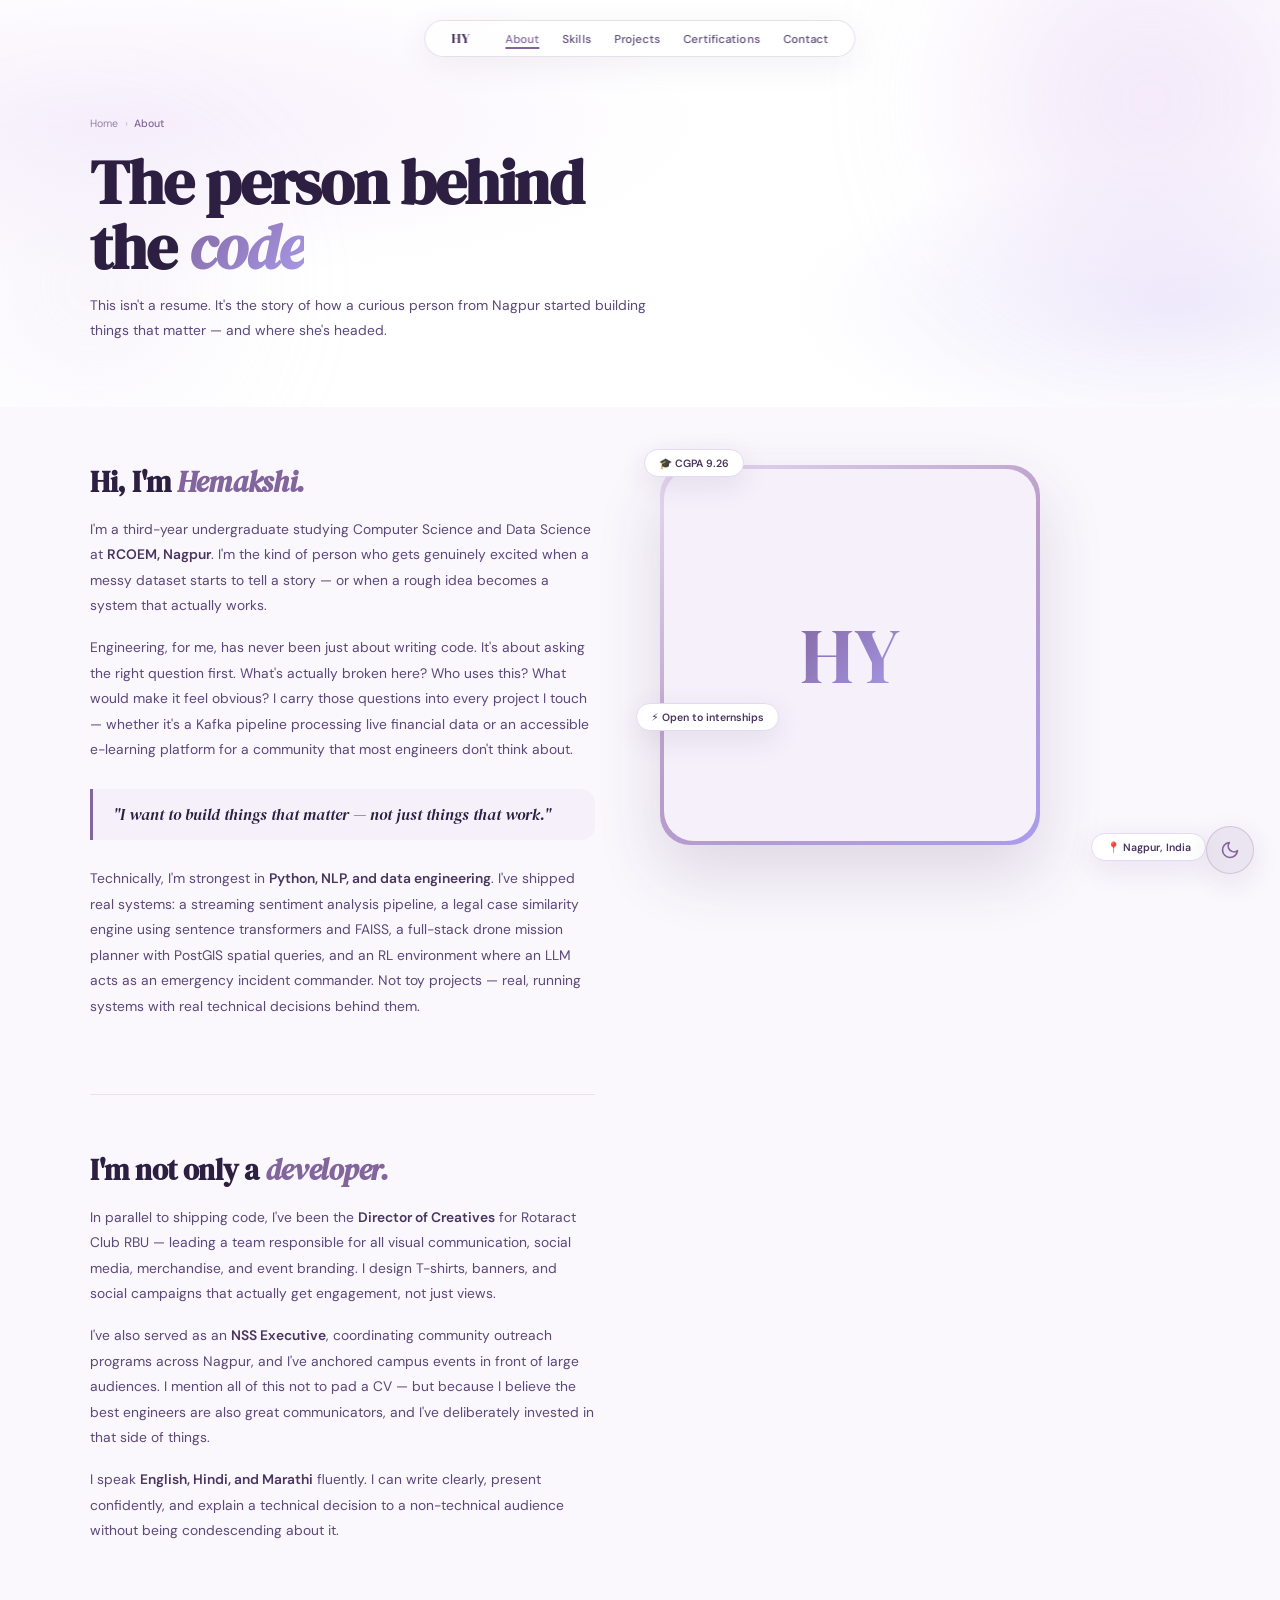
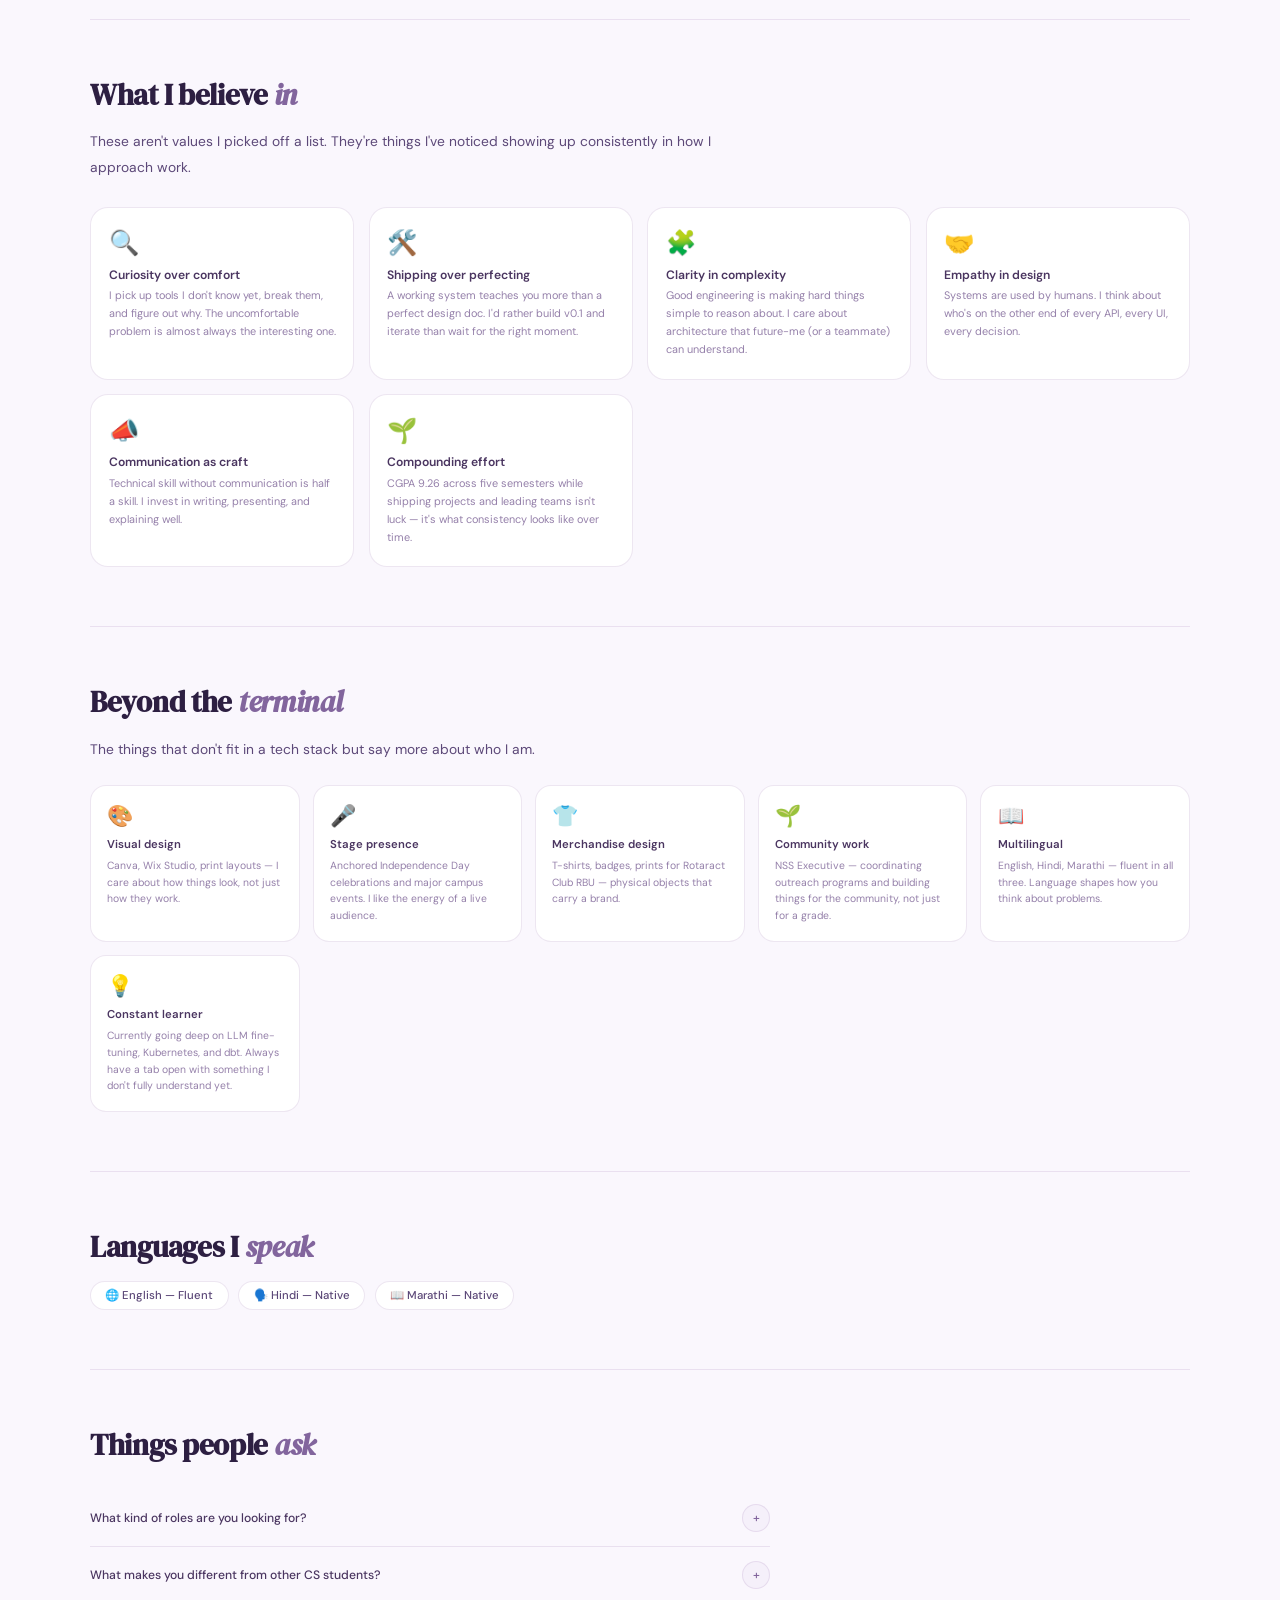
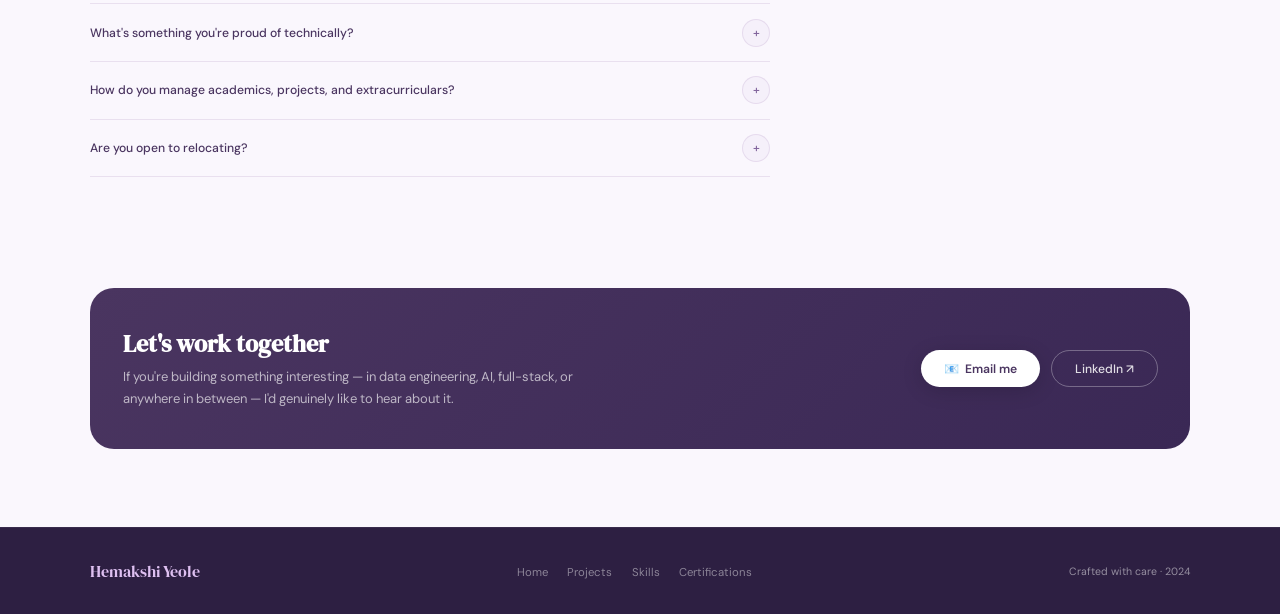
==== pages/about.html @ 40d42d4c "Add About page with personal narrative and values" ====
<!DOCTYPE html>
<html lang="en">
<head>
<meta charset="UTF-8"/>
<meta name="viewport" content="width=device-width, initial-scale=1.0"/>
<title>About — Hemakshi Yeole</title>
<meta name="description" content="The full story of Hemakshi Yeole — who she is, how she thinks, and what she's building toward."/>
<link rel="preconnect" href="https://fonts.googleapis.com"/>
<link rel="preconnect" href="https://fonts.gstatic.com" crossorigin/>
<link href="https://fonts.googleapis.com/css2?family=DM+Serif+Display:ital@0;1&family=DM+Sans:ital,opsz,wght@0,9..40,300;0,9..40,400;0,9..40,500;0,9..40,600;1,9..40,300&display=swap" rel="stylesheet"/>
<link rel="stylesheet" href="../css/style.css"/>
<style>
/* HERO — white with subtle lavender tones */
.page-hero { background:var(--surface-white); }
.page-hero-bg {
  position:absolute; inset:0;
  background:
    radial-gradient(ellipse 75% 65% at 10% 30%, rgba(222,192,241,.25) 0%, transparent 60%),
    radial-gradient(ellipse 55% 65% at 92% 75%, rgba(170,156,237,.18) 0%, transparent 55%),
    var(--surface-white);
}
.orb-a { width:400px;height:400px;top:-100px;right:-70px; background:radial-gradient(circle,var(--lilac),transparent);opacity:.45;animation-delay:0s }
.orb-b { width:280px;height:280px;bottom:-20px;left:-50px; background:radial-gradient(circle,var(--lavender),transparent);opacity:.4;animation-delay:-4s }

.page-body { padding:0 2rem 6rem; background:var(--surface-base); }
.page-body-inner { max-width:1100px; margin:0 auto; }

/* ── INTRO SPLIT ── */
.intro-grid {
  display:grid; grid-template-columns:1fr 1.05fr;
  gap:5rem; align-items:start;
  padding-top:4.5rem;
}
.intro-visual { position:relative; }
.intro-avatar-wrap {
  width:100%; aspect-ratio:1;
  max-width:380px;
  border-radius:30px;
  background:linear-gradient(145deg, var(--lavender), var(--mauve), var(--periwinkle));
  padding:4px;
  box-shadow:var(--shadow-xl);
}
.intro-avatar-inner {
  width:100%; height:100%;
  border-radius:inherit;
  background:var(--fog);
  display:flex; align-items:center; justify-content:center;
  font-family:var(--font-display); font-size:6rem; position:relative;
}
.intro-avatar-inner::after {
  content:'HY';
  background:linear-gradient(135deg,var(--plum),var(--periwinkle));
  -webkit-background-clip:text; -webkit-text-fill-color:transparent; background-clip:text;
}
.intro-float-badge {
  position:absolute; padding:.5rem 1.1rem;
  background:var(--surface-white); border-radius:50px;
  font-size:.8125rem; font-weight:600; color:var(--deep);
  box-shadow:var(--shadow-md); white-space:nowrap;
  border:1px solid var(--lavender);
}
.badge-1 { top:-16px; left:-16px; }
.badge-2 { bottom:-16px; right:-16px; }
.badge-3 { bottom:30%; left:-24px; }

/* ── PROSE SECTIONS ── */
.about-prose { max-width:720px; }
.prose-heading {
  font-family:var(--font-display);
  font-size:clamp(1.625rem,3vw,2.25rem);
  color:var(--ink); line-height:1.2;
  margin-bottom:1.25rem; letter-spacing:-.01em;
}
.prose-heading em { font-style:italic; color:var(--plum); }
.prose-body {
  font-size:1.0625rem; color:var(--text-secondary);
  line-height:1.85; margin-bottom:1.25rem;
}
.prose-body strong { color:var(--deep); font-weight:600; }
.prose-body a { color:var(--plum); text-decoration:none; font-weight:500; }
.prose-body a:hover { text-decoration:underline; }

/* ── PULL QUOTE ── */
.pull-quote {
  border-left:3px solid var(--plum);
  padding:1rem 1.5rem;
  margin:2rem 0;
  background:var(--fog);
  border-radius:0 14px 14px 0;
}
.pull-quote p {
  font-family:var(--font-display);
  font-size:1.25rem; color:var(--ink); line-height:1.55;
  font-style:italic;
}

/* ── VALUES GRID ── */
.values-grid {
  display:grid; grid-template-columns:repeat(auto-fill,minmax(230px,1fr));
  gap:1.1rem; margin-top:2rem;
}
.value-card {
  background:var(--surface-white); border-radius:18px;
  border:1px solid var(--border-soft); padding:1.5rem 1.35rem;
  transition:transform .3s var(--ease-bounce), box-shadow .25s, border-color .2s;
}
.value-card:hover { transform:translateY(-5px); box-shadow:var(--shadow-md); border-color:var(--mauve); }
.value-emoji  { font-size:1.875rem; margin-bottom:.6rem; }
.value-title  { font-weight:600; color:var(--deep); font-size:.9375rem; margin-bottom:.35rem; }
.value-desc   { font-size:.8375rem; color:var(--text-muted); line-height:1.65; }

/* ── BEYOND CODE CHIPS ── */
.beyond-grid {
  display:grid; grid-template-columns:repeat(auto-fill,minmax(200px,1fr));
  gap:1rem; margin-top:1.75rem;
}
.beyond-card {
  background:var(--surface-white); border-radius:16px;
  border:1px solid var(--border-soft); padding:1.25rem;
  display:flex; flex-direction:column; gap:.5rem;
  transition:transform .25s var(--ease-bounce), box-shadow .25s;
}
.beyond-card:hover { transform:translateY(-4px); box-shadow:var(--shadow-md); border-color:var(--mauve); }
.beyond-icon  { font-size:1.625rem; }
.beyond-title { font-weight:600; color:var(--deep); font-size:.875rem; }
.beyond-desc  { font-size:.8rem; color:var(--text-muted); line-height:1.6; }

/* ── DIVIDER PROSE ── */
.section-prose { padding:4.5rem 0; border-top:1px solid var(--border-soft); }
.section-prose:first-child { border-top:none; }

/* ── LANGUAGES ── */
.languages-row { display:flex; flex-wrap:wrap; gap:.75rem; margin-top:1.25rem; }
.lang-pill {
  display:inline-flex; align-items:center; gap:.5rem;
  background:var(--surface-white); border:1px solid var(--border-soft);
  border-radius:50px; padding:.45rem 1.1rem;
  font-size:.875rem; font-weight:500; color:var(--text-secondary);
  transition:all .2s;
}
.lang-pill:hover { border-color:var(--plum); color:var(--plum); background:var(--fog); }

/* ── FAQ ── */
.faq-wrap { max-width:680px; margin-top:2rem; }

/* ── CTA STRIP ── */
.cta-strip {
  background:linear-gradient(135deg, var(--deep), #3a2855);
  border-radius:24px; padding:3rem 2.5rem;
  display:flex; justify-content:space-between; align-items:center;
  gap:2rem; flex-wrap:wrap; margin-top:4rem;
}
.cta-strip-text h3 { font-family:var(--font-display); font-size:1.875rem; color:#fff; margin-bottom:.5rem; }
.cta-strip-text p  { font-size:1rem; color:rgba(255,255,255,.65); line-height:1.7; max-width:460px; }
.cta-strip-btns    { display:flex; gap:.875rem; flex-wrap:wrap; flex-shrink:0; }
.btn-light {
  display:inline-flex; align-items:center; gap:.5rem;
  background:#fff; color:var(--deep);
  padding:.7rem 1.75rem; border-radius:50px;
  font-family:var(--font-body); font-size:.9375rem; font-weight:600;
  text-decoration:none; border:none; cursor:pointer;
  transition:transform .2s var(--ease-bounce), box-shadow .3s;
  box-shadow:0 4px 20px rgba(0,0,0,.15);
}
.btn-light:hover { transform:translateY(-2px) scale(1.02); box-shadow:0 8px 28px rgba(0,0,0,.2); }
.btn-outline-light {
  display:inline-flex; align-items:center; gap:.5rem;
  background:transparent; color:rgba(255,255,255,.85);
  padding:.7rem 1.75rem; border-radius:50px;
  font-family:var(--font-body); font-size:.9375rem; font-weight:500;
  text-decoration:none; border:1.5px solid rgba(255,255,255,.3); cursor:pointer;
  transition:all .2s var(--ease-out);
}
.btn-outline-light:hover { background:rgba(255,255,255,.1); border-color:rgba(255,255,255,.6); }

/* inline-label */
.inline-label {
  font-size:.75rem; letter-spacing:.14em; text-transform:uppercase;
  color:var(--plum); font-weight:600;
  display:flex; align-items:center; gap:.5rem;
  margin-bottom:1.25rem; margin-top:3rem;
}
.inline-label::before { content:''; width:20px; height:1.5px; background:var(--plum); }

@media(max-width:900px) {
  .intro-grid    { grid-template-columns:1fr; gap:3rem; }
  .intro-visual  { max-width:280px; }
  .cta-strip     { flex-direction:column; text-align:center; }
  .cta-strip-btns { justify-content:center; }
}
@media(max-width:600px) {
  .intro-visual   { display:none; }
  .values-grid    { grid-template-columns:1fr 1fr; }
  .beyond-grid    { grid-template-columns:1fr 1fr; }
}
</style>
</head>
<body>
<div id="progress-bar"></div>
<div id="cursor-glow"></div>

<nav class="navbar" id="navbar">
  <a href="../index.html" class="nav-logo">HY</a>
  <ul class="nav-links">
    <li><a href="about.html" class="active">About</a></li>
    <li><a href="skills.html">Skills</a></li>
    <li><a href="projects.html">Projects</a></li>
    <li><a href="certifications.html">Certifications</a></li>
    <li><a href="../index.html#contact">Contact</a></li>
  </ul>
</nav>

<!-- HERO -->
<div class="page-hero" style="position:relative;overflow:hidden">
  <div class="page-hero-bg"></div>
  <div class="hero-orb orb-a"></div>
  <div class="hero-orb orb-b"></div>
  <div class="page-hero-inner">
    <div class="page-breadcrumb">
      <a href="../index.html">Home</a><span class="sep"> › </span><span class="current">About</span>
    </div>
    <h1 class="page-hero-title">The person behind<br/>the <em>code</em></h1>
    <p class="page-hero-subtitle">This isn't a resume. It's the story of how a curious person from Nagpur started building things that matter — and where she's headed.</p>
  </div>
</div>

<!-- BODY -->
<main class="page-body">
  <div class="page-body-inner">

    <!-- ── INTRO SPLIT ── -->
    <div class="intro-grid">
      <div class="about-prose">

        <div class="section-prose" style="padding-top:0;border-top:none">
          <h2 class="prose-heading reveal">Hi, I'm <em>Hemakshi.</em></h2>
          <p class="prose-body reveal">
            I'm a third-year undergraduate studying Computer Science and Data Science at <strong>RCOEM, Nagpur</strong>. I'm the kind of person who gets genuinely excited when a messy dataset starts to tell a story — or when a rough idea becomes a system that actually works.
          </p>
          <p class="prose-body reveal">
            Engineering, for me, has never been just about writing code. It's about asking the right question first. What's actually broken here? Who uses this? What would make it feel obvious? I carry those questions into every project I touch — whether it's a Kafka pipeline processing live financial data or an accessible e-learning platform for a community that most engineers don't think about.
          </p>

          <div class="pull-quote reveal">
            <p>"I want to build things that matter — not just things that work."</p>
          </div>

          <p class="prose-body reveal">
            Technically, I'm strongest in <strong>Python, NLP, and data engineering</strong>. I've shipped real systems: a streaming sentiment analysis pipeline, a legal case similarity engine using sentence transformers and FAISS, a full-stack drone mission planner with PostGIS spatial queries, and an RL environment where an LLM acts as an emergency incident commander. Not toy projects — real, running systems with real technical decisions behind them.
          </p>
        </div>

        <div class="section-prose">
          <h2 class="prose-heading reveal">I'm not only a <em>developer.</em></h2>
          <p class="prose-body reveal">
            In parallel to shipping code, I've been the <strong>Director of Creatives</strong> for Rotaract Club RBU — leading a team responsible for all visual communication, social media, merchandise, and event branding. I design T-shirts, banners, and social campaigns that actually get engagement, not just views.
          </p>
          <p class="prose-body reveal">
            I've also served as an <strong>NSS Executive</strong>, coordinating community outreach programs across Nagpur, and I've anchored campus events in front of large audiences. I mention all of this not to pad a CV — but because I believe the best engineers are also great communicators, and I've deliberately invested in that side of things.
          </p>
          <p class="prose-body reveal">
            I speak <strong>English, Hindi, and Marathi</strong> fluently. I can write clearly, present confidently, and explain a technical decision to a non-technical audience without being condescending about it.
          </p>
        </div>

      </div>

      <!-- Visual side -->
      <div class="intro-visual reveal reveal-d2" style="position:sticky;top:8rem">
        <div class="intro-avatar-wrap">
          <div class="intro-avatar-inner"></div>
        </div>
        <div class="intro-float-badge badge-1">🎓 CGPA 9.26</div>
        <div class="intro-float-badge badge-2">📍 Nagpur, India</div>
        <div class="intro-float-badge badge-3">⚡ Open to internships</div>
      </div>
    </div>

    <!-- ── VALUES ── -->
    <div class="section-prose">
      <h2 class="prose-heading reveal">What I believe <em>in</em></h2>
      <p class="prose-body reveal" style="max-width:640px">
        These aren't values I picked off a list. They're things I've noticed showing up consistently in how I approach work.
      </p>
      <div class="values-grid">
        <div class="value-card reveal">
          <div class="value-emoji">🔍</div>
          <div class="value-title">Curiosity over comfort</div>
          <div class="value-desc">I pick up tools I don't know yet, break them, and figure out why. The uncomfortable problem is almost always the interesting one.</div>
        </div>
        <div class="value-card reveal reveal-d1">
          <div class="value-emoji">🛠️</div>
          <div class="value-title">Shipping over perfecting</div>
          <div class="value-desc">A working system teaches you more than a perfect design doc. I'd rather build v0.1 and iterate than wait for the right moment.</div>
        </div>
        <div class="value-card reveal reveal-d2">
          <div class="value-emoji">🧩</div>
          <div class="value-title">Clarity in complexity</div>
          <div class="value-desc">Good engineering is making hard things simple to reason about. I care about architecture that future-me (or a teammate) can understand.</div>
        </div>
        <div class="value-card reveal reveal-d3">
          <div class="value-emoji">🤝</div>
          <div class="value-title">Empathy in design</div>
          <div class="value-desc">Systems are used by humans. I think about who's on the other end of every API, every UI, every decision.</div>
        </div>
        <div class="value-card reveal">
          <div class="value-emoji">📣</div>
          <div class="value-title">Communication as craft</div>
          <div class="value-desc">Technical skill without communication is half a skill. I invest in writing, presenting, and explaining well.</div>
        </div>
        <div class="value-card reveal reveal-d1">
          <div class="value-emoji">🌱</div>
          <div class="value-title">Compounding effort</div>
          <div class="value-desc">CGPA 9.26 across five semesters while shipping projects and leading teams isn't luck — it's what consistency looks like over time.</div>
        </div>
      </div>
    </div>

    <!-- ── BEYOND CODE ── -->
    <div class="section-prose">
      <h2 class="prose-heading reveal">Beyond the <em>terminal</em></h2>
      <p class="prose-body reveal" style="max-width:640px">
        The things that don't fit in a tech stack but say more about who I am.
      </p>
      <div class="beyond-grid">
        <div class="beyond-card reveal">
          <div class="beyond-icon">🎨</div>
          <div class="beyond-title">Visual design</div>
          <div class="beyond-desc">Canva, Wix Studio, print layouts — I care about how things look, not just how they work.</div>
        </div>
        <div class="beyond-card reveal reveal-d1">
          <div class="beyond-icon">🎤</div>
          <div class="beyond-title">Stage presence</div>
          <div class="beyond-desc">Anchored Independence Day celebrations and major campus events. I like the energy of a live audience.</div>
        </div>
        <div class="beyond-card reveal reveal-d2">
          <div class="beyond-icon">👕</div>
          <div class="beyond-title">Merchandise design</div>
          <div class="beyond-desc">T-shirts, badges, prints for Rotaract Club RBU — physical objects that carry a brand.</div>
        </div>
        <div class="beyond-card reveal reveal-d3">
          <div class="beyond-icon">🌱</div>
          <div class="beyond-title">Community work</div>
          <div class="beyond-desc">NSS Executive — coordinating outreach programs and building things for the community, not just for a grade.</div>
        </div>
        <div class="beyond-card reveal">
          <div class="beyond-icon">📖</div>
          <div class="beyond-title">Multilingual</div>
          <div class="beyond-desc">English, Hindi, Marathi — fluent in all three. Language shapes how you think about problems.</div>
        </div>
        <div class="beyond-card reveal reveal-d1">
          <div class="beyond-icon">💡</div>
          <div class="beyond-title">Constant learner</div>
          <div class="beyond-desc">Currently going deep on LLM fine-tuning, Kubernetes, and dbt. Always have a tab open with something I don't fully understand yet.</div>
        </div>
      </div>
    </div>

    <!-- ── LANGUAGES ── -->
    <div class="section-prose">
      <h2 class="prose-heading reveal">Languages I <em>speak</em></h2>
      <div class="languages-row reveal">
        <span class="lang-pill">🌐 English — Fluent</span>
        <span class="lang-pill">🗣️ Hindi — Native</span>
        <span class="lang-pill">📖 Marathi — Native</span>
      </div>
    </div>

    <!-- ── FAQ ── -->
    <div class="section-prose">
      <h2 class="prose-heading reveal">Things people <em>ask</em></h2>
      <div class="faq-wrap">

        <div class="faq-item reveal">
          <div class="faq-q">What kind of roles are you looking for? <span class="faq-toggle">+</span></div>
          <div class="faq-a">Data science, ML engineering, full-stack development, or any interesting intersection of those. I'm drawn to roles where I can own something end-to-end — from data ingestion to a working interface. Open to remote and Nagpur/nearby positions.</div>
        </div>

        <div class="faq-item reveal">
          <div class="faq-q">What makes you different from other CS students? <span class="faq-toggle">+</span></div>
          <div class="faq-a">I ship things. Most of my projects are running systems, not just Jupyter notebooks. I also invest heavily in communication — writing, presenting, leading — which most engineers treat as optional. And I genuinely enjoy the design side of building, not just the logic.</div>
        </div>

        <div class="faq-item reveal">
          <div class="faq-q">What's something you're proud of technically? <span class="faq-toggle">+</span></div>
          <div class="faq-a">The ICDE project — building an OpenAI Gym-compliant RL environment where an LLM acts as an emergency incident commander under FEMA/ICS guidelines. It required understanding RL theory, LLM inference architecture, containerisation, and the FEMA framework all at once. It was genuinely hard and it works.</div>
        </div>

        <div class="faq-item reveal">
          <div class="faq-q">How do you manage academics, projects, and extracurriculars? <span class="faq-toggle">+</span></div>
          <div class="faq-a">Honestly, by treating them as mutually reinforcing rather than competing. Projects make coursework concrete. Leadership makes communication stronger. There's no secret — just consistent effort and being deliberate about what I take on.</div>
        </div>

        <div class="faq-item reveal">
          <div class="faq-q">Are you open to relocating? <span class="faq-toggle">+</span></div>
          <div class="faq-a">Yes, for the right opportunity. I'm open to relocation within India and to remote roles globally. Happy to discuss specifics over email.</div>
        </div>

      </div>
    </div>

    <!-- ── CTA STRIP ── -->
    <div class="cta-strip reveal">
      <div class="cta-strip-text">
        <h3>Let's work together</h3>
        <p>If you're building something interesting — in data engineering, AI, full-stack, or anywhere in between — I'd genuinely like to hear about it.</p>
      </div>
      <div class="cta-strip-btns">
        <a href="mailto:hemakshiyeole1@gmail.com" class="btn-light">📧 &nbsp;Email me</a>
        <a href="https://linkedin.com/in/hemakshi-yeole" target="_blank" rel="noopener" class="btn-outline-light">LinkedIn ↗</a>
      </div>
    </div>

  </div>
</main>

<footer class="site-footer">
  <div class="site-footer-inner">
    <span class="footer-logo">Hemakshi Yeole</span>
    <ul class="footer-links">
      <li><a href="../index.html">Home</a></li>
      <li><a href="projects.html">Projects</a></li>
      <li><a href="skills.html">Skills</a></li>
      <li><a href="certifications.html">Certifications</a></li>
    </ul>
    <span class="footer-copy">Crafted with care · 2024</span>
  </div>
</footer>

<!-- theme toggle -->
  <div class="bg-blobs" aria-hidden="true"><div class="blob blob1"></div><div class="blob blob2"></div><div class="blob blob3"></div></div>
  <button id="theme-toggle" aria-label="Toggle dark / light mode" title="Toggle dark / light mode">
    <svg class="icon-sun" viewBox="0 0 24 24" fill="none" stroke="currentColor" stroke-width="2" stroke-linecap="round" stroke-linejoin="round"><circle cx="12" cy="12" r="5"/><line x1="12" y1="1" x2="12" y2="3"/><line x1="12" y1="21" x2="12" y2="23"/><line x1="4.22" y1="4.22" x2="5.64" y2="5.64"/><line x1="18.36" y1="18.36" x2="19.78" y2="19.78"/><line x1="1" y1="12" x2="3" y2="12"/><line x1="21" y1="12" x2="23" y2="12"/><line x1="4.22" y1="19.78" x2="5.64" y2="18.36"/><line x1="18.36" y1="5.64" x2="19.78" y2="4.22"/></svg>
    <svg class="icon-moon" viewBox="0 0 24 24" fill="none" stroke="currentColor" stroke-width="2" stroke-linecap="round" stroke-linejoin="round"><path d="M21 12.79A9 9 0 1 1 11.21 3 7 7 0 0 0 21 12.79z"/></svg>
  </button>

<script src="../js/main.js"></script>
<script>
  initAll({ modal:false, tabs:false, projectFilter:false, contactForm:false, faq:true });
</script>
</body>
</html>
---- css/style.css ----
/* ============================================================
   css/style.css
   Light mode  = purple pastel palette  (default)
   Dark  mode  = deep space / indigo palette
   Toggle via  [data-theme="dark"] on <html>
   ============================================================ */

@import url('https://fonts.googleapis.com/css2?family=DM+Serif+Display:ital@0;1&family=DM+Sans:ital,opsz,wght@0,9..40,300;0,9..40,400;0,9..40,500;0,9..40,600;1,9..40,300&display=swap');

/* ─── LIGHT MODE TOKENS (default) ──────────────────────────── */
:root {
  /* Brand palette */
  --plum:          #82659D;
  --lavender:      #E5D9F2;
  --mauve:         #B99CC8;
  --lilac:         #DEC0F1;
  --periwinkle:    #AA9CED;
  --blush:         #EBD8D0;
  --deep:          #4A3560;
  --ink:           #2D1F42;
  --fog:           #F5F0FA;
  --mist:          #EDE5F5;
  --sage:          #C5D5C0;
  --dusty-rose:    #D4A5A5;
  --warm-sand:     #E8D5C4;
  --slate-blue:    #7B8DB0;

  /* Semantic surface tokens — LIGHT */
  --surface-base:   #faf7fd;
  --surface-white:  #ffffff;
  --surface-fog:    #F5F0FA;
  --border-soft:    rgba(185,156,200,0.25);
  --border-plum:    rgba(130,101,157,0.2);

  /* Text — LIGHT */
  --text-primary:   #1e1328;
  --text-secondary: #5c4878;
  --text-muted:     #9580aa;

  /* Accent (used by progress bar, tags etc) */
  --accent:         var(--plum);
  --accent2:        var(--periwinkle);
  --accent3:        var(--mauve);

  /* Shadows — LIGHT */
  --shadow-sm:  0 2px 8px rgba(74,53,96,0.07);
  --shadow-md:  0 8px 28px rgba(74,53,96,0.10);
  --shadow-lg:  0 20px 48px rgba(74,53,96,0.13);
  --shadow-xl:  0 28px 64px rgba(74,53,96,0.16);

  /* Navbar — LIGHT */
  --nav-bg:     rgba(255,255,255,0.75);
  --nav-bg-s:   rgba(255,255,255,0.92);
  --nav-border: rgba(130,101,157,0.2);

  /* Typography */
  --font-display: 'DM Serif Display', Georgia, serif;
  --font-body:    'DM Sans', system-ui, sans-serif;

  /* Motion */
  --ease-out:    cubic-bezier(0.22, 1, 0.36, 1);
  --ease-bounce: cubic-bezier(0.34, 1.56, 0.64, 1);

  /* Toggle button */
  --toggle-bg:     rgba(130,101,157,0.12);
  --toggle-border: rgba(130,101,157,0.25);
  --toggle-color:  #82659D;
}

/* ─── DARK MODE TOKENS ──────────────────────────────────────── */
[data-theme="dark"] {
  /* Surfaces */
  --surface-base:   #060810;
  --surface-white:  #0c0f1a;
  --surface-fog:    #111527;
  --border-soft:    rgba(255,255,255,0.07);
  --border-plum:    rgba(255,255,255,0.10);

  /* Text */
  --text-primary:   #f0f2ff;
  --text-secondary: #8b90b8;
  --text-muted:     #5a5f8a;

  /* Dark brand — keep plum family, just shift lightness */
  --plum:           #9b87c4;
  --lavender:       rgba(170,156,237,0.15);
  --mauve:          #7b6fa8;
  --lilac:          #c4aee8;
  --periwinkle:     #a78bfa;
  --deep:           #c4b5f4;
  --ink:            #f0f2ff;
  --fog:            #111527;
  --mist:           #0c0f1a;

  /* Accent */
  --accent:         #6c63ff;
  --accent2:        #a78bfa;
  --accent3:        #38bdf8;

  /* Shadows — dark */
  --shadow-sm:  0 2px 8px rgba(0,0,0,0.3);
  --shadow-md:  0 8px 28px rgba(0,0,0,0.45);
  --shadow-lg:  0 20px 60px rgba(0,0,0,0.55);
  --shadow-xl:  0 28px 80px rgba(0,0,0,0.65);

  /* Navbar */
  --nav-bg:     rgba(12,15,26,0.85);
  --nav-bg-s:   rgba(6,8,16,0.95);
  --nav-border: rgba(255,255,255,0.08);

  /* Toggle button */
  --toggle-bg:     rgba(108,99,255,0.12);
  --toggle-border: rgba(108,99,255,0.25);
  --toggle-color:  #a78bfa;
}

/* ─── DARK MODE NOISE OVERLAY ───────────────────────────────── */
[data-theme="dark"] body::after {
  content: '';
  position: fixed; inset: 0;
  background-image: url("data:image/svg+xml,%3Csvg viewBox='0 0 256 256' xmlns='http://www.w3.org/2000/svg'%3E%3Cfilter id='n'%3E%3CfeTurbulence type='fractalNoise' baseFrequency='0.9' numOctaves='4' stitchTiles='stitch'/%3E%3C/filter%3E%3Crect width='100%25' height='100%25' filter='url(%23n)' opacity='0.04'/%3E%3C/svg%3E");
  pointer-events: none; z-index: 9998; opacity: 0.3;
}

/* ─── DARK MODE BG BLOBS ────────────────────────────────────── */
.bg-blobs {
  display: none;
  position: fixed; inset: 0; pointer-events: none; z-index: 0; overflow: hidden;
}
[data-theme="dark"] .bg-blobs { display: block; }
.blob { position: absolute; border-radius: 50%; filter: blur(120px); opacity: 0.12; animation: float-blob 20s ease-in-out infinite; }
.blob1 { width:600px; height:600px; background:#6c63ff; top:-200px;   left:-200px;  animation-delay:0s;   }
.blob2 { width:500px; height:500px; background:#38bdf8; bottom:20%;   right:-150px; animation-delay:-7s;  }
.blob3 { width:400px; height:400px; background:#f472b6; bottom:-100px;left:30%;     animation-delay:-13s; }
@keyframes float-blob {
  0%,100% { transform: translate(0,0) scale(1); }
  33%      { transform: translate(30px,-40px) scale(1.05); }
  66%      { transform: translate(-20px,20px) scale(0.95); }
}

/* ─── RESET ─────────────────────────────────────────────────── */
*, *::before, *::after { box-sizing: border-box; margin: 0; padding: 0; }
html { scroll-behavior: smooth; font-size: 13px; }
body {
  font-family: var(--font-body);
  background: var(--surface-base);
  color: var(--text-primary);
  overflow-x: hidden;
  -webkit-font-smoothing: antialiased;
  transition: background 0.4s ease, color 0.4s ease;
}
::-webkit-scrollbar { width: 4px; }
::-webkit-scrollbar-track { background: var(--surface-base); }
::-webkit-scrollbar-thumb { background: var(--plum); border-radius: 2px; }
img { display: block; max-width: 100%; }
a   { color: inherit; }

/* ─── SCROLL PROGRESS ───────────────────────────────────────── */
#progress-bar {
  position: fixed; top: 0; left: 0; height: 3px;
  background: linear-gradient(90deg, var(--plum), var(--periwinkle), var(--lilac));
  width: 0%; z-index: 9999; transition: width 0.1s linear;
  pointer-events: none;
}
[data-theme="dark"] #progress-bar {
  background: linear-gradient(90deg, #6c63ff, #a78bfa, #38bdf8);
}

/* ─── CURSOR GLOW ───────────────────────────────────────────── */
#cursor-glow {
  width: 320px; height: 320px;
  position: fixed; pointer-events: none; z-index: 0;
  border-radius: 50%; top: 0; left: 0;
  background: radial-gradient(circle, rgba(222,192,241,0.11) 0%, transparent 70%);
  transform: translate(-50%,-50%);
  will-change: transform;
  transition: background 0.4s;
}
[data-theme="dark"] #cursor-glow {
  background: radial-gradient(circle, rgba(108,99,255,0.15) 0%, transparent 70%);
}

/* ─── THEME TOGGLE BUTTON ───────────────────────────────────── */
#theme-toggle {
  position: fixed; bottom: 2rem; right: 2rem; z-index: 9000;
  width: 48px; height: 48px; border-radius: 50%;
  background: var(--toggle-bg);
  border: 1.5px solid var(--toggle-border);
  color: var(--toggle-color);
  cursor: pointer; display: flex; align-items: center; justify-content: center;
  box-shadow: var(--shadow-md);
  transition: transform 0.3s var(--ease-bounce), box-shadow 0.3s,
              background 0.3s, border-color 0.3s, color 0.3s;
  outline: none;
  -webkit-tap-highlight-color: transparent;
}
#theme-toggle:hover {
  transform: scale(1.12) rotate(15deg);
  box-shadow: var(--shadow-lg);
  background: var(--plum);
  color: #fff;
  border-color: var(--plum);
}
#theme-toggle svg { width: 20px; height: 20px; flex-shrink: 0; }

/* Sun icon — shown in dark mode */
.icon-sun  { display: none; }
.icon-moon { display: block; }
[data-theme="dark"] .icon-sun  { display: block; }
[data-theme="dark"] .icon-moon { display: none; }

/* ─── NAVBAR ────────────────────────────────────────────────── */
.navbar {
  position: fixed; top: 1.5rem; left: 50%; transform: translateX(-50%);
  z-index: 999;
  background: var(--nav-bg);
  backdrop-filter: blur(20px); -webkit-backdrop-filter: blur(20px);
  border: 1px solid var(--nav-border);
  border-radius: 50px;
  padding: 0.6rem 2rem;
  display: flex; gap: 2rem; align-items: center;
  box-shadow: 0 8px 32px rgba(74,53,96,0.08);
  transition: padding 0.4s var(--ease-out), background 0.4s,
              box-shadow 0.4s var(--ease-out), border-color 0.3s;
  white-space: nowrap;
}
.navbar.scrolled {
  padding: 0.45rem 1.5rem;
  background: var(--nav-bg-s);
  box-shadow: var(--shadow-md);
}
[data-theme="dark"] .navbar {
  box-shadow: 0 8px 32px rgba(0,0,0,0.35);
}
.nav-logo {
  font-family: var(--font-display); font-size: 1.1rem;
  color: var(--deep); margin-right: 0.75rem; text-decoration: none;
  flex-shrink: 0; transition: color 0.2s;
}
[data-theme="dark"] .nav-logo { color: var(--text-primary); }
.nav-logo:hover { color: var(--plum); }

.nav-links { display: flex; gap: 1.75rem; list-style: none; }
.nav-links a {
  font-size: 0.875rem; font-weight: 500; letter-spacing: 0.01em;
  color: var(--text-secondary); text-decoration: none;
  transition: color 0.2s; position: relative;
}
.nav-links a::after {
  content: ''; position: absolute; bottom: -2px; left: 0;
  width: 0; height: 1.5px; background: var(--plum);
  transition: width 0.3s var(--ease-out);
}
.nav-links a:hover,
.nav-links a.active { color: var(--plum); }
.nav-links a:hover::after,
.nav-links a.active::after { width: 100%; }
[data-theme="dark"] .nav-links a:hover,
[data-theme="dark"] .nav-links a.active { color: var(--accent2); }
[data-theme="dark"] .nav-links a::after { background: var(--accent2); }

/* ─── BUTTONS ───────────────────────────────────────────────── */
.btn-primary {
  display: inline-flex; align-items: center; gap: 0.5rem;
  background: var(--plum); color: #fff;
  padding: 0.7rem 1.75rem; border-radius: 50px;
  font-family: var(--font-body); font-size: 0.9375rem; font-weight: 500;
  text-decoration: none; border: none; cursor: pointer;
  transition: transform 0.2s var(--ease-bounce), box-shadow 0.3s, background 0.2s;
  box-shadow: 0 4px 20px rgba(130,101,157,0.35);
  position: relative; overflow: hidden;
}
.btn-primary:hover {
  transform: translateY(-2px) scale(1.02);
  box-shadow: 0 8px 30px rgba(130,101,157,0.45);
}
.btn-primary:active { transform: scale(0.98); }
[data-theme="dark"] .btn-primary {
  background: var(--accent); box-shadow: 0 0 30px rgba(108,99,255,0.3);
}
[data-theme="dark"] .btn-primary:hover {
  background: var(--accent2); box-shadow: 0 0 50px rgba(108,99,255,0.4);
}

.btn-secondary {
  display: inline-flex; align-items: center; gap: 0.5rem;
  background: transparent; color: var(--plum);
  padding: 0.7rem 1.75rem; border-radius: 50px;
  font-family: var(--font-body); font-size: 0.9375rem; font-weight: 500;
  text-decoration: none; border: 1.5px solid var(--border-plum); cursor: pointer;
  transition: all 0.2s var(--ease-out);
}
.btn-secondary:hover {
  background: rgba(130,101,157,0.07);
  border-color: var(--plum); transform: translateY(-2px);
}
[data-theme="dark"] .btn-secondary {
  color: var(--text-primary); border-color: rgba(255,255,255,0.15);
}
[data-theme="dark"] .btn-secondary:hover {
  border-color: var(--accent2); color: var(--accent2);
  background: rgba(108,99,255,0.08);
}

.btn-ghost {
  display: inline-flex; align-items: center; gap: 0.4rem;
  background: transparent; color: var(--text-secondary);
  padding: 0.5rem 1.1rem; border-radius: 8px;
  font-family: var(--font-body); font-size: 0.875rem; font-weight: 500;
  text-decoration: none; border: 1px solid var(--border-soft); cursor: pointer;
  transition: all 0.2s var(--ease-out);
}
.btn-ghost:hover { background: var(--fog); border-color: var(--mauve); color: var(--plum); }

/* ─── SECTION SCAFFOLD ──────────────────────────────────────── */
.section { padding: 6rem 2rem; position: relative; }
.section-inner { max-width: 1100px; margin: 0 auto; }

.section-label {
  font-size: 0.75rem; letter-spacing: 0.16em; text-transform: uppercase;
  color: var(--plum); font-weight: 600; margin-bottom: 0.75rem;
  display: flex; align-items: center; gap: 0.5rem;
}
.section-label::before { content: ''; width: 20px; height: 1.5px; background: var(--plum); }
[data-theme="dark"] .section-label { color: var(--accent2); }
[data-theme="dark"] .section-label::before { background: var(--accent2); }

.section-title {
  font-family: var(--font-display);
  font-size: clamp(2rem, 4vw, 3rem); line-height: 1.12;
  color: var(--ink); margin-bottom: 1.25rem; letter-spacing: -0.01em;
}
.section-title em { font-style: italic; color: var(--plum); }
[data-theme="dark"] .section-title em { color: var(--accent2); }

.section-desc { font-size: 1.0625rem; color: var(--text-secondary); line-height: 1.8; max-width: 640px; }

/* ─── PAGE HERO (inner pages) ───────────────────────────────── */
.page-hero { padding: 9rem 2rem 5rem; position: relative; overflow: hidden; }
.page-hero-inner { max-width: 1100px; margin: 0 auto; position: relative; z-index: 1; }

.page-breadcrumb {
  display: flex; align-items: center; gap: 0.5rem;
  font-size: 0.8125rem; color: var(--text-muted); margin-bottom: 1.5rem;
  opacity: 0; animation: slide-up 0.5s var(--ease-out) 0.1s forwards;
}
.page-breadcrumb a { color: var(--text-muted); text-decoration: none; transition: color 0.2s; }
.page-breadcrumb a:hover { color: var(--plum); }
.page-breadcrumb .sep { opacity: 0.5; }
.page-breadcrumb .current { color: var(--plum); font-weight: 500; }
.page-hero--dark .page-breadcrumb,
.page-hero--dark .page-breadcrumb a { color: rgba(255,255,255,0.4); }
.page-hero--dark .page-breadcrumb .current { color: var(--lilac); }

.page-hero-title {
  font-family: var(--font-display);
  font-size: clamp(2.75rem, 5.5vw, 4.75rem); line-height: 1.06;
  letter-spacing: -0.02em; color: var(--ink);
  opacity: 0; animation: slide-up 0.7s var(--ease-out) 0.2s forwards;
}
.page-hero-title em {
  font-style: italic;
  background: linear-gradient(135deg, var(--plum), var(--periwinkle));
  -webkit-background-clip: text; -webkit-text-fill-color: transparent; background-clip: text;
}
.page-hero--dark .page-hero-title { color: #fff; }
[data-theme="dark"] .page-hero-title { color: var(--text-primary); }
[data-theme="dark"] .page-hero-title em {
  background: linear-gradient(135deg, var(--accent2), var(--accent3));
  -webkit-background-clip: text; -webkit-text-fill-color: transparent; background-clip: text;
}

.page-hero-subtitle {
  margin-top: 1rem; font-size: 1.0625rem; color: var(--text-secondary);
  line-height: 1.75; max-width: 580px;
  opacity: 0; animation: slide-up 0.7s var(--ease-out) 0.35s forwards;
}
.page-hero--dark .page-hero-subtitle { color: rgba(255,255,255,0.62); }

.page-hero-meta {
  display: flex; gap: 2.5rem; margin-top: 2.25rem;
  opacity: 0; animation: slide-up 0.7s var(--ease-out) 0.5s forwards;
}
.page-hero-meta-item .num { font-family: var(--font-display); font-size: 2rem; color: var(--deep); line-height: 1; }
.page-hero--dark .page-hero-meta-item .num { color: var(--lilac); }
[data-theme="dark"] .page-hero-meta-item .num { color: var(--accent2); }
.page-hero-meta-item .lbl { font-size: 0.75rem; color: var(--text-muted); margin-top: 0.2rem; }
.page-hero--dark .page-hero-meta-item .lbl { color: rgba(255,255,255,0.4); }

/* Hero orbs */
.hero-orb { position: absolute; border-radius: 50%; filter: blur(72px); pointer-events: none; animation: float-orb 9s ease-in-out infinite; }
@keyframes float-orb {
  0%,100% { transform: translate(0,0) scale(1); }
  33%      { transform: translate(18px,-13px) scale(1.04); }
  66%      { transform: translate(-9px,17px) scale(0.97); }
}

/* ─── SECTION DIVIDER ───────────────────────────────────────── */
.section-divider {
  font-family: var(--font-display); font-size: 1.4rem; color: var(--ink);
  display: flex; align-items: center; gap: 0.75rem;
  margin: 3.5rem 0 1.5rem; padding-bottom: 0.875rem;
  border-bottom: 1px solid var(--border-soft);
}
.section-divider::before {
  content: ''; width: 4px; height: 1.4em;
  background: linear-gradient(to bottom, var(--plum), var(--periwinkle));
  border-radius: 4px; flex-shrink: 0;
}
[data-theme="dark"] .section-divider { color: var(--text-primary); }
[data-theme="dark"] .section-divider::before { background: linear-gradient(to bottom, var(--accent), var(--accent2)); }

/* ─── FILTER BAR ────────────────────────────────────────────── */
.filter-bar {
  display: flex; flex-wrap: wrap; gap: 0.5rem; align-items: center;
  margin-bottom: 2.5rem; padding-bottom: 1.75rem; border-bottom: 1px solid var(--border-soft);
}
.filter-bar-label { font-size: 0.8125rem; color: var(--text-muted); font-weight: 500; margin-right: 0.25rem; }
.filter-btn {
  padding: 0.45rem 1.1rem; border-radius: 50px; font-size: 0.85rem; font-weight: 500;
  border: 1.5px solid var(--border-plum); background: transparent; color: var(--text-secondary);
  cursor: pointer; font-family: var(--font-body);
  transition: background 0.2s, color 0.2s, border-color 0.2s, transform 0.15s;
}
.filter-btn:hover   { background: rgba(130,101,157,0.07); color: var(--plum); border-color: var(--plum); }
.filter-btn.active  { background: var(--plum); color: #fff; border-color: var(--plum); }
[data-theme="dark"] .filter-btn.active { background: var(--accent); border-color: var(--accent); }
[data-theme="dark"] .filter-btn:hover  { color: var(--accent2); border-color: var(--accent2); background: rgba(108,99,255,0.1); }

/* ─── CARD BASE ─────────────────────────────────────────────── */
.card {
  background: var(--surface-white); border-radius: 20px; border: 1px solid var(--border-soft);
  transition: transform 0.3s var(--ease-bounce), box-shadow 0.3s, border-color 0.2s;
}
.card:hover { transform: translateY(-6px); box-shadow: var(--shadow-lg); border-color: var(--mauve); }

/* ─── PROJECT CARDS ─────────────────────────────────────────── */
.project-card {
  border-radius: 22px; overflow: hidden; border: 1px solid var(--border-soft);
  background: var(--surface-white); display: flex; flex-direction: column;
  transition: transform 0.35s var(--ease-bounce), box-shadow 0.35s, border-color 0.2s;
}
.project-card:hover { transform: translateY(-8px); box-shadow: var(--shadow-xl); border-color: var(--mauve); }
.project-card.featured { grid-column: 1 / -1; display: grid; grid-template-columns: 1fr 1.1fr; }
[data-theme="dark"] .project-card:hover { border-color: rgba(108,99,255,0.4); }

.project-thumb {
  position: relative; overflow: hidden; display: flex; align-items: center;
  justify-content: center; height: 200px; flex-shrink: 0;
}
.project-card.featured .project-thumb { height: auto; min-height: 260px; }
.project-thumb-icon { font-size: 3.75rem; z-index: 1; position: relative; filter: drop-shadow(0 4px 12px rgba(0,0,0,0.1)); }
.project-thumb-pattern {
  position: absolute; inset: 0; opacity: 0.065;
  background-image: repeating-linear-gradient(45deg, #fff 0, #fff 1px, transparent 0, transparent 50%);
  background-size: 20px 20px;
}

.project-body { padding: 1.5rem 1.75rem; flex: 1; display: flex; flex-direction: column; }
.project-top  { display: flex; justify-content: space-between; align-items: flex-start; margin-bottom: 0.5rem; }
.project-cat  { font-size: 0.72rem; font-weight: 600; letter-spacing: 0.1em; text-transform: uppercase; color: var(--plum); }
.project-year { font-size: 0.72rem; color: var(--text-muted); font-weight: 500; }
[data-theme="dark"] .project-cat { color: var(--accent2); }

.project-title { font-family: var(--font-display); font-size: 1.25rem; color: var(--ink); margin-bottom: 0.6rem; line-height: 1.3; }
.project-card.featured .project-title { font-size: 1.625rem; }

.featured-badge {
  display: inline-flex; align-items: center; gap: 0.35rem;
  background: linear-gradient(135deg, var(--plum), var(--periwinkle));
  color: #fff; padding: 0.3rem 0.8rem; border-radius: 50px;
  font-size: 0.72rem; font-weight: 600; letter-spacing: 0.04em;
  margin-bottom: 0.75rem; align-self: flex-start;
}
[data-theme="dark"] .featured-badge { background: linear-gradient(135deg, var(--accent), var(--accent2)); }

.project-desc { font-size: 0.875rem; color: var(--text-secondary); line-height: 1.75; flex: 1; margin-bottom: 1rem; }
.project-highlights { list-style: none; margin-bottom: 1.25rem; }
.project-highlights li { font-size: 0.8125rem; color: var(--text-secondary); padding: 0.2rem 0 0.2rem 1.1rem; position: relative; line-height: 1.65; }
.project-highlights li::before { content: '·'; position: absolute; left: 0; color: var(--mauve); font-weight: 700; font-size: 1rem; line-height: 1.4; }

.project-stack { display: flex; flex-wrap: wrap; gap: 0.35rem; margin-bottom: 1.25rem; }
.stack-badge {
  background: var(--fog); border: 1px solid var(--lavender);
  color: var(--text-secondary); padding: 0.2rem 0.6rem;
  border-radius: 5px; font-size: 0.75rem; font-weight: 500;
  transition: background 0.15s, color 0.15s, border-color 0.15s;
}
.stack-badge:hover { background: var(--plum); color: #fff; border-color: var(--plum); }
[data-theme="dark"] .stack-badge {
  background: rgba(108,99,255,0.08); border-color: rgba(108,99,255,0.2); color: var(--text-secondary);
}
[data-theme="dark"] .stack-badge:hover { background: var(--accent); border-color: var(--accent); }

.project-links { display: flex; gap: 0.6rem; margin-top: auto; flex-wrap: wrap; }
.project-link {
  padding: 0.45rem 1rem; border-radius: 8px; font-size: 0.8125rem; font-weight: 500;
  text-decoration: none; font-family: var(--font-body);
  display: inline-flex; align-items: center; gap: 0.35rem; transition: all 0.2s;
}
.project-link.primary  { background: var(--plum); color: #fff; }
.project-link.primary:hover { background: var(--deep); }
.project-link.secondary { background: transparent; border: 1px solid var(--border-plum); color: var(--plum); }
.project-link.secondary:hover { background: var(--fog); border-color: var(--plum); }
[data-theme="dark"] .project-link.primary { background: var(--accent); }
[data-theme="dark"] .project-link.primary:hover { background: var(--accent2); color: var(--surface-base); }
[data-theme="dark"] .project-link.secondary { color: var(--accent2); border-color: rgba(108,99,255,0.3); }
[data-theme="dark"] .project-link.secondary:hover { background: rgba(108,99,255,0.1); border-color: var(--accent2); }

/* ─── SKILL CARDS ───────────────────────────────────────────── */
.skill-card {
  background: var(--surface-white); border-radius: 20px; border: 1px solid var(--border-soft);
  padding: 1.75rem; transition: transform 0.3s var(--ease-bounce), box-shadow 0.3s, border-color 0.2s; cursor: default;
}
.skill-card:hover { transform: translateY(-6px); box-shadow: var(--shadow-lg); border-color: var(--mauve); }
[data-theme="dark"] .skill-card:hover { border-color: rgba(108,99,255,0.4); }
.skill-card-icon  { width: 48px; height: 48px; border-radius: 14px; display: flex; align-items: center; justify-content: center; font-size: 1.375rem; margin-bottom: 1rem; }
.skill-card-title { font-size: 0.875rem; font-weight: 600; color: var(--deep); letter-spacing: 0.04em; text-transform: uppercase; margin-bottom: 0.75rem; }
[data-theme="dark"] .skill-card-title { color: var(--text-primary); }
.skill-tags { display: flex; flex-wrap: wrap; gap: 0.4rem; }
.skill-tag {
  background: var(--fog); color: var(--text-secondary); border: 1px solid var(--lavender);
  border-radius: 6px; padding: 0.25rem 0.6rem; font-size: 0.78rem; font-weight: 500;
  transition: background 0.2s, color 0.2s, border-color 0.2s;
}
.skill-tag:hover { background: var(--plum); color: #fff; border-color: var(--plum); }
[data-theme="dark"] .skill-tag { background: rgba(108,99,255,0.07); border-color: rgba(108,99,255,0.18); }
[data-theme="dark"] .skill-tag:hover { background: var(--accent); border-color: var(--accent); }

/* ─── SKILL PROGRESS BARS ───────────────────────────────────── */
.skill-row {
  display: flex; align-items: center; gap: 1rem; padding: 0.875rem 0;
  border-bottom: 1px solid rgba(185,156,200,0.12);
  opacity: 0; transform: translateX(-12px);
  transition: opacity 0.5s var(--ease-out), transform 0.5s var(--ease-out);
}
.skill-row:last-child { border-bottom: none; }
.skill-row.visible    { opacity: 1; transform: translateX(0); }
[data-theme="dark"] .skill-row { border-bottom-color: rgba(255,255,255,0.06); }
.skill-name     { font-size: 0.9rem; font-weight: 500; color: var(--deep); min-width: 170px; flex-shrink: 0; }
[data-theme="dark"] .skill-name { color: var(--text-primary); }
.skill-bar-wrap { flex: 1; background: rgba(185,156,200,0.2); border-radius: 50px; height: 7px; overflow: hidden; }
[data-theme="dark"] .skill-bar-wrap { background: rgba(255,255,255,0.07); }
.skill-bar      { height: 100%; border-radius: 50px; background: linear-gradient(90deg, var(--plum), var(--periwinkle)); width: 0%; transition: width 1.1s var(--ease-out); }
[data-theme="dark"] .skill-bar { background: linear-gradient(90deg, var(--accent), var(--accent2)); }
.skill-pct      { font-size: 0.8rem; color: var(--text-muted); min-width: 38px; text-align: right; font-weight: 500; }
.skill-cat-label { font-size: 0.78rem; font-weight: 600; letter-spacing: 0.06em; text-transform: uppercase; color: var(--text-muted); margin-top: 1.75rem; margin-bottom: 0.375rem; }

/* ─── TIMELINE ──────────────────────────────────────────────── */
.timeline { position: relative; }
.timeline::before {
  content: ''; position: absolute; left: 10px; top: 8px; bottom: 0; width: 2px;
  background: linear-gradient(to bottom, var(--plum), rgba(170,156,237,0.3), transparent);
}
[data-theme="dark"] .timeline::before { background: linear-gradient(to bottom, var(--accent), rgba(108,99,255,0.2), transparent); }
.timeline-wrap { padding-left: 3rem; }
.tl-item {
  position: relative; margin-bottom: 2.75rem; opacity: 0; transform: translateX(-16px);
  transition: opacity 0.6s var(--ease-out), transform 0.6s var(--ease-out);
}
.tl-item.visible { opacity: 1; transform: translateX(0); }
.tl-dot {
  position: absolute; left: -2.6rem; top: 0.4rem; width: 20px; height: 20px; border-radius: 50%;
  background: var(--plum); border: 3px solid var(--surface-white); box-shadow: 0 0 0 2px var(--mauve); z-index: 1;
  transition: transform 0.3s var(--ease-bounce);
}
[data-theme="dark"] .tl-dot { background: var(--accent); box-shadow: 0 0 0 2px rgba(108,99,255,0.4); border-color: var(--surface-white); }
.tl-item:hover .tl-dot { transform: scale(1.2); }
.tl-card {
  background: var(--surface-white); border-radius: 18px; border: 1px solid var(--border-soft); padding: 1.625rem 1.875rem;
  transition: box-shadow 0.3s, border-color 0.2s, transform 0.3s var(--ease-bounce);
}
.tl-card:hover { box-shadow: var(--shadow-md); border-color: var(--mauve); transform: translateX(4px); }
[data-theme="dark"] .tl-card:hover { border-color: rgba(108,99,255,0.4); }
.tl-date  { font-size: 0.75rem; font-weight: 600; letter-spacing: 0.1em; text-transform: uppercase; color: var(--plum); margin-bottom: 0.35rem; }
.tl-title { font-family: var(--font-display); font-size: 1.3rem; color: var(--ink); margin-bottom: 0.2rem; line-height: 1.25; }
.tl-org   { font-size: 0.9rem; color: var(--text-secondary); margin-bottom: 0.875rem; font-weight: 500; }
.tl-body  { font-size: 0.9rem; color: var(--text-secondary); line-height: 1.75; }
.tl-body ul { list-style: none; padding: 0; }
.tl-body ul li { padding: 0.2rem 0 0.2rem 1rem; position: relative; line-height: 1.65; }
.tl-body ul li::before { content: '·'; position: absolute; left: 0; color: var(--mauve); font-weight: 700; font-size: 1rem; line-height: 1.4; }
.tl-tags  { display: flex; flex-wrap: wrap; gap: 0.4rem; margin-top: 1rem; }
.tl-tag   { display: inline-flex; background: var(--fog); border: 1px solid var(--lavender); color: var(--text-secondary); padding: 0.25rem 0.65rem; border-radius: 6px; font-size: 0.775rem; font-weight: 500; }
[data-theme="dark"] .tl-tag { background: rgba(108,99,255,0.07); border-color: rgba(108,99,255,0.18); }
.tl-badge {
  display: inline-flex; align-items: center; gap: 0.35rem;
  background: linear-gradient(135deg, var(--plum), var(--periwinkle));
  color: #fff; padding: 0.3rem 0.8rem; border-radius: 50px; font-size: 0.72rem; font-weight: 600; margin-top: 0.75rem;
}
[data-theme="dark"] .tl-badge { background: linear-gradient(135deg, var(--accent), var(--accent2)); }

/* ─── ACHIEVEMENT CARDS ─────────────────────────────────────── */
.achievement-card {
  border-radius: 20px; padding: 1.75rem; border: 1px solid var(--border-soft);
  transition: transform 0.3s var(--ease-bounce), box-shadow 0.3s; position: relative; overflow: hidden;
}
.achievement-card:hover { transform: translateY(-5px); box-shadow: var(--shadow-lg); }
.achievement-icon  { font-size: 2rem; margin-bottom: 0.75rem; }
.achievement-title { font-weight: 600; color: var(--deep); margin-bottom: 0.3rem; font-size: 1rem; }
.achievement-desc  { font-size: 0.875rem; color: var(--text-secondary); line-height: 1.65; }
[data-theme="dark"] .achievement-title { color: var(--text-primary); }

/* ─── CERT CARDS ────────────────────────────────────────────── */
.cert-card {
  background: var(--surface-white); border-radius: 18px; border: 1px solid var(--border-soft);
  padding: 1.5rem; transition: transform 0.3s var(--ease-bounce), box-shadow 0.3s;
}
.cert-card:hover { transform: translateY(-5px); box-shadow: var(--shadow-lg); border-color: var(--mauve); }
[data-theme="dark"] .cert-card:hover { border-color: rgba(108,99,255,0.4); }
.cert-icon     { font-size: 2.25rem; margin-bottom: 0.75rem; }
.cert-platform { font-size: 0.72rem; font-weight: 600; letter-spacing: 0.1em; text-transform: uppercase; color: var(--plum); margin-bottom: 0.35rem; }
.cert-name     { font-weight: 600; color: var(--deep); font-size: 1rem; margin-bottom: 0.4rem; line-height: 1.35; }
.cert-desc     { font-size: 0.875rem; color: var(--text-secondary); line-height: 1.65; }
.cert-medal    { display: inline-flex; align-items: center; gap: 0.3rem; padding: 0.25rem 0.7rem; border-radius: 50px; font-size: 0.75rem; font-weight: 600; margin-top: 0.6rem; }
.cert-medal.gold   { background: linear-gradient(135deg, #f9d84a, #e8a820); color: #4a2f00; }
.cert-medal.silver { background: linear-gradient(135deg, #d6d6d6, #a5a5a5); color: #2a2a2a; }
[data-theme="dark"] .cert-platform { color: var(--accent2); }
[data-theme="dark"] .cert-name { color: var(--text-primary); }

/* ─── CONCEPT CHIPS ─────────────────────────────────────────── */
.concept-chip {
  display: inline-flex; background: var(--surface-white); border: 1px solid var(--mauve);
  border-radius: 8px; padding: 0.4rem 0.75rem; font-size: 0.8rem; color: var(--text-secondary);
  margin: 0.3rem; cursor: default;
  transition: background 0.2s, color 0.2s, border-color 0.2s, transform 0.2s;
}
.concept-chip:hover { background: var(--plum); color: #fff; border-color: var(--plum); transform: translateY(-2px); }
[data-theme="dark"] .concept-chip { border-color: rgba(108,99,255,0.25); background: rgba(108,99,255,0.07); }
[data-theme="dark"] .concept-chip:hover { background: var(--accent); border-color: var(--accent); }

/* ─── HIGHLIGHT PILLS ───────────────────────────────────────── */
.highlight-pill {
  display: inline-flex; align-items: center; gap: 0.4rem;
  background: var(--fog); border: 1px solid var(--lavender);
  color: var(--plum); padding: 0.35rem 0.85rem; border-radius: 50px;
  font-size: 0.8125rem; font-weight: 500; margin: 0.25rem;
}
[data-theme="dark"] .highlight-pill { background: rgba(108,99,255,0.1); border-color: rgba(108,99,255,0.2); color: var(--accent2); }

/* ─── ABOUT CARD ────────────────────────────────────────────── */
.about-card {
  background: var(--fog); border-radius: 24px; border: 1px solid var(--lavender); padding: 2.5rem; position: relative; overflow: hidden;
}
.about-card::before {
  content: ''; position: absolute; top: -40px; right: -40px; width: 160px; height: 160px;
  border-radius: 50%; background: radial-gradient(circle, rgba(222,192,241,0.4), transparent); pointer-events: none;
}
.about-card-title { font-family: var(--font-display); font-size: 1.5rem; color: var(--ink); margin-bottom: 1.5rem; }
[data-theme="dark"] .about-card { background: rgba(108,99,255,0.06); border-color: rgba(108,99,255,0.18); }
[data-theme="dark"] .about-card-title { color: var(--text-primary); }

/* ─── SOCIAL LINKS ──────────────────────────────────────────── */
.social-link {
  width: 40px; height: 40px; border-radius: 50%; background: rgba(130,101,157,0.1);
  border: 1px solid var(--border-plum); display: flex; align-items: center; justify-content: center;
  text-decoration: none; color: var(--plum); transition: all 0.25s var(--ease-bounce);
}
.social-link:hover { background: var(--plum); color: #fff; transform: translateY(-3px) scale(1.1); box-shadow: 0 6px 20px rgba(130,101,157,0.3); }
[data-theme="dark"] .social-link { color: var(--accent2); border-color: rgba(108,99,255,0.25); background: rgba(108,99,255,0.08); }
[data-theme="dark"] .social-link:hover { background: var(--accent); color: #fff; }

/* ─── FORM ELEMENTS ─────────────────────────────────────────── */
.form-group   { display: flex; flex-direction: column; gap: 0.4rem; position: relative; }
.form-label   { font-size: 0.8125rem; font-weight: 500; }
.form-input, .form-textarea, .form-select {
  background: var(--surface-white); border: 1.5px solid var(--border-soft); border-radius: 12px;
  padding: 0.8rem 1rem; color: var(--text-primary); font-family: var(--font-body); font-size: 0.9375rem;
  outline: none; width: 100%; transition: border-color 0.2s, box-shadow 0.2s, background 0.3s, color 0.3s;
}
.form-input:focus, .form-textarea:focus, .form-select:focus { border-color: var(--plum); box-shadow: 0 0 0 3px rgba(130,101,157,0.1); }
.form-input::placeholder, .form-textarea::placeholder { color: var(--text-muted); }
.form-textarea { resize: vertical; min-height: 120px; line-height: 1.7; }
.form-select   { appearance: none; background-image: url("data:image/svg+xml,%3Csvg xmlns='http://www.w3.org/2000/svg' width='12' height='12' viewBox='0 0 24 24' fill='none' stroke='%239580aa' stroke-width='2'%3E%3Cpolyline points='6 9 12 15 18 9'/%3E%3C/svg%3E"); background-repeat: no-repeat; background-position: right 1rem center; cursor: pointer; }
.char-count { position: absolute; right: 0; bottom: -1.3rem; font-size: 0.72rem; color: var(--text-muted); }
[data-theme="dark"] .form-input, [data-theme="dark"] .form-textarea, [data-theme="dark"] .form-select {
  background: rgba(255,255,255,0.05); border-color: rgba(255,255,255,0.1); color: var(--text-primary);
}
[data-theme="dark"] .form-input:focus, [data-theme="dark"] .form-textarea:focus { border-color: var(--accent2); box-shadow: 0 0 0 3px rgba(108,99,255,0.12); }
[data-theme="dark"] .form-input::placeholder, [data-theme="dark"] .form-textarea::placeholder { color: rgba(255,255,255,0.3); }

/* Dark form variant */
.form-dark .form-label   { color: rgba(255,255,255,0.65); }
.form-dark .form-input, .form-dark .form-textarea {
  background: rgba(255,255,255,0.06); border-color: rgba(255,255,255,0.12); color: #fff;
}
.form-dark .form-input:focus, .form-dark .form-textarea:focus { border-color: rgba(222,192,241,0.5); background: rgba(255,255,255,0.08); }
.form-dark .form-input::placeholder, .form-dark .form-textarea::placeholder { color: rgba(255,255,255,0.3); }

/* ─── TABS ──────────────────────────────────────────────────── */
.tab-bar {
  display: inline-flex; gap: 0; background: var(--fog); border-radius: 50px; padding: 4px; border: 1px solid var(--border-soft);
}
[data-theme="dark"] .tab-bar { background: rgba(255,255,255,0.05); border-color: rgba(255,255,255,0.08); }
.tab-btn {
  padding: 0.5rem 1.35rem; border-radius: 50px; font-size: 0.875rem; font-weight: 500; border: none;
  background: transparent; color: var(--text-muted); cursor: pointer; font-family: var(--font-body); transition: all 0.25s;
}
.tab-btn.active {
  background: var(--surface-white); color: var(--plum); box-shadow: 0 2px 12px rgba(130,101,157,0.12);
}
[data-theme="dark"] .tab-btn.active { background: rgba(108,99,255,0.2); color: var(--accent2); box-shadow: none; }
.tab-panel { display: none; }
.tab-panel.active { display: block; }

/* ─── MODAL ─────────────────────────────────────────────────── */
.modal-overlay {
  position: fixed; inset: 0; z-index: 5000; background: rgba(45,31,66,0.62); backdrop-filter: blur(8px);
  display: flex; align-items: center; justify-content: center; padding: 1.5rem;
  opacity: 0; pointer-events: none; transition: opacity 0.3s;
}
.modal-overlay.open { opacity: 1; pointer-events: all; }
.modal {
  background: var(--surface-white); border-radius: 24px; max-width: 680px; width: 100%; max-height: 90vh; overflow-y: auto;
  position: relative; transform: translateY(20px) scale(0.97); transition: transform 0.35s var(--ease-bounce);
}
.modal-overlay.open .modal { transform: none; }
.modal-close {
  position: absolute; top: 1rem; right: 1rem; width: 36px; height: 36px; border-radius: 50%;
  background: rgba(255,255,255,0.9); border: 1px solid var(--border-soft); cursor: pointer; font-size: 1.1rem;
  display: flex; align-items: center; justify-content: center; color: var(--text-secondary); transition: all 0.2s; z-index: 10;
}
.modal-close:hover { background: var(--fog); color: var(--plum); transform: scale(1.1); }
.modal-thumb    { height: 220px; display: flex; align-items: center; justify-content: center; border-radius: 20px 20px 0 0; font-size: 5rem; position: relative; overflow: hidden; }
.modal-body     { padding: 2rem 2.25rem 2.25rem; }
.modal-cat      { font-size: 0.72rem; font-weight: 600; letter-spacing: 0.1em; text-transform: uppercase; color: var(--plum); margin-bottom: 0.5rem; }
.modal-title    { font-family: var(--font-display); font-size: 2rem; color: var(--ink); margin-bottom: 0.75rem; line-height: 1.2; }
.modal-desc     { font-size: 0.9375rem; color: var(--text-secondary); line-height: 1.8; margin-bottom: 1.25rem; }
.modal-section-lbl { font-size: 0.75rem; font-weight: 600; letter-spacing: 0.1em; text-transform: uppercase; color: var(--text-muted); margin-bottom: 0.6rem; }
.modal-highlights  { list-style: none; margin-bottom: 1.5rem; padding: 1.25rem; background: var(--fog); border-radius: 14px; border: 1px solid var(--border-soft); }
.modal-highlights li { font-size: 0.875rem; color: var(--text-secondary); padding: 0.35rem 0 0.35rem 1.25rem; position: relative; line-height: 1.65; }
.modal-highlights li::before { content: '→'; position: absolute; left: 0; color: var(--plum); font-size: 0.75rem; top: 0.45rem; }
.modal-stack   { display: flex; flex-wrap: wrap; gap: 0.4rem; margin-bottom: 1.5rem; }
.modal-links   { display: flex; gap: 0.75rem; flex-wrap: wrap; }
[data-theme="dark"] .modal-cat   { color: var(--accent2); }
[data-theme="dark"] .modal-title { color: var(--text-primary); }
[data-theme="dark"] .modal-highlights { background: rgba(108,99,255,0.06); border-color: rgba(108,99,255,0.15); }
[data-theme="dark"] .modal-highlights li::before { color: var(--accent2); }

/* ─── CONTACT SIDEBAR CARD ──────────────────────────────────── */
.contact-sidebar-card { background: var(--surface-white); border-radius: 24px; border: 1px solid var(--border-soft); overflow: hidden; box-shadow: var(--shadow-lg); }
.csc-top  { padding: 2.25rem 2.25rem 1.75rem; border-bottom: 1px solid rgba(185,156,200,0.15); }
.csc-avatar { width: 72px; height: 72px; border-radius: 50%; background: linear-gradient(135deg, var(--lavender), var(--mauve), var(--periwinkle)); display: flex; align-items: center; justify-content: center; font-family: var(--font-display); font-size: 1.75rem; color: var(--deep); margin-bottom: 1.25rem; position: relative; }
.csc-avatar::after { content: ''; position: absolute; inset: -3px; border-radius: 50%; background: linear-gradient(135deg, var(--plum), var(--periwinkle)); z-index: -1; }
.csc-name { font-family: var(--font-display); font-size: 1.5rem; color: var(--ink); margin-bottom: 0.2rem; }
.csc-role { font-size: 0.875rem; color: var(--text-secondary); margin-bottom: 1rem; }
.csc-status { display: inline-flex; align-items: center; gap: 0.4rem; background: rgba(197,213,192,0.25); border: 1px solid rgba(197,213,192,0.5); color: #3a6b35; padding: 0.3rem 0.8rem; border-radius: 50px; font-size: 0.775rem; font-weight: 600; }
.csc-status-dot { width: 6px; height: 6px; border-radius: 50%; background: #4a9444; animation: pulse 2s ease infinite; }
.csc-links { padding: 1.5rem 2.25rem; }
.csc-item { display: flex; align-items: flex-start; gap: 1rem; padding: 0.875rem 0; border-bottom: 1px solid rgba(185,156,200,0.1); }
.csc-item:last-child { border-bottom: none; }
.csc-icon { width: 40px; height: 40px; border-radius: 11px; display: flex; align-items: center; justify-content: center; font-size: 1.1rem; flex-shrink: 0; transition: transform 0.25s var(--ease-bounce); }
.csc-item:hover .csc-icon { transform: scale(1.1) rotate(-4deg); }
.csc-lbl { font-size: 0.72rem; font-weight: 600; letter-spacing: 0.08em; text-transform: uppercase; color: var(--text-muted); margin-bottom: 0.15rem; }
.csc-val { font-size: 0.9rem; color: var(--text-secondary); font-weight: 500; }
.csc-val a { color: var(--plum); text-decoration: none; }
.csc-val a:hover { text-decoration: underline; }
.csc-socials { padding: 1.25rem 2.25rem 2.25rem; display: flex; gap: 0.6rem; }
.csc-social-btn { flex: 1; padding: 0.6rem 0; border-radius: 10px; background: var(--fog); border: 1px solid var(--border-soft); color: var(--text-secondary); text-decoration: none; font-size: 0.8125rem; font-weight: 500; text-align: center; transition: all 0.2s var(--ease-bounce); display: flex; align-items: center; justify-content: center; gap: 0.35rem; font-family: var(--font-body); }
.csc-social-btn:hover { background: var(--plum); color: #fff; border-color: var(--plum); transform: translateY(-2px); }
[data-theme="dark"] .csc-val a { color: var(--accent2); }
[data-theme="dark"] .csc-social-btn:hover { background: var(--accent); border-color: var(--accent); }

/* ─── FAQ ───────────────────────────────────────────────────── */
.faq-item    { border-bottom: 1px solid var(--border-soft); padding: 1.1rem 0; cursor: pointer; }
.faq-q       { display: flex; justify-content: space-between; align-items: center; font-weight: 500; color: var(--deep); font-size: 0.9375rem; gap: 1rem; user-select: none; }
.faq-toggle  { width: 28px; height: 28px; border-radius: 50%; background: var(--fog); border: 1px solid var(--border-soft); display: flex; align-items: center; justify-content: center; flex-shrink: 0; color: var(--plum); transition: all 0.25s var(--ease-bounce); }
.faq-item.open .faq-toggle { background: var(--plum); color: #fff; transform: rotate(45deg); }
.faq-a { max-height: 0; overflow: hidden; opacity: 0; font-size: 0.9rem; color: var(--text-secondary); line-height: 1.75; transition: max-height 0.4s var(--ease-out), opacity 0.3s; }
.faq-item.open .faq-a { max-height: 200px; opacity: 1; padding-top: 0.625rem; }
[data-theme="dark"] .faq-q   { color: var(--text-primary); }
[data-theme="dark"] .faq-item.open .faq-toggle { background: var(--accent); }

/* ─── FOOTER ────────────────────────────────────────────────── */
.site-footer { background: var(--ink); color: rgba(255,255,255,0.5); padding: 2.5rem 2rem; border-top: 1px solid rgba(255,255,255,0.06); transition: background 0.4s; }
[data-theme="dark"] .site-footer { background: #030507; border-top-color: rgba(255,255,255,0.04); }
.site-footer-inner { max-width: 1100px; margin: 0 auto; display: flex; justify-content: space-between; align-items: center; flex-wrap: wrap; gap: 1rem; }
.footer-logo  { font-family: var(--font-display); font-size: 1.2rem; color: var(--lilac); }
[data-theme="dark"] .footer-logo { color: var(--accent2); }
.footer-links { display: flex; gap: 1.5rem; list-style: none; }
.footer-links a { color: rgba(255,255,255,0.45); text-decoration: none; font-size: 0.875rem; transition: color 0.2s; }
.footer-links a:hover { color: var(--lilac); }
[data-theme="dark"] .footer-links a:hover { color: var(--accent2); }
.footer-copy  { font-size: 0.8125rem; }

/* ─── REVEAL ANIMATIONS ─────────────────────────────────────── */
.reveal { opacity: 0; transform: translateY(30px); transition: opacity 0.65s var(--ease-out), transform 0.65s var(--ease-out); }
.reveal.visible { opacity: 1; transform: translateY(0); }
.reveal-d1 { transition-delay: 0.1s; }
.reveal-d2 { transition-delay: 0.2s; }
.reveal-d3 { transition-delay: 0.3s; }
.reveal-d4 { transition-delay: 0.4s; }
.reveal-delay-1 { transition-delay: 0.1s; }
.reveal-delay-2 { transition-delay: 0.2s; }
.reveal-delay-3 { transition-delay: 0.3s; }
.reveal-delay-4 { transition-delay: 0.4s; }

@keyframes slide-up    { from { opacity:0; transform:translateY(26px); } to { opacity:1; transform:translateY(0); } }
@keyframes fade-in     { from { opacity:0; } to { opacity:1; } }
@keyframes pulse       { 0%,100%{opacity:1;transform:scale(1)} 50%{opacity:0.5;transform:scale(0.8)} }
@keyframes blink       { 0%,100%{opacity:1} 50%{opacity:0} }
@keyframes morph       { 0%,100%{border-radius:60% 40% 55% 45%/45% 55% 40% 60%} 25%{border-radius:50% 50% 45% 55%/55% 45% 50% 50%} 50%{border-radius:40% 60% 60% 40%/40% 60% 60% 40%} 75%{border-radius:55% 45% 40% 60%/60% 40% 55% 45%} }
@keyframes scroll-line { 0%{opacity:0;transform:scaleY(0) translateY(0)} 50%{opacity:1;transform:scaleY(1) translateY(0)} 100%{opacity:0;transform:scaleY(1) translateY(8px)} }
@keyframes shake       { 0%,100%{transform:translateX(0)} 20%{transform:translateX(-6px)} 40%{transform:translateX(6px)} 60%{transform:translateX(-4px)} 80%{transform:translateX(4px)} }
@keyframes spin-in     { from{transform:rotate(-90deg) scale(0.5);opacity:0} to{transform:rotate(0) scale(1);opacity:1} }

/* ─── UTILITY ───────────────────────────────────────────────── */
.sr-only { position:absolute;width:1px;height:1px;padding:0;margin:-1px;overflow:hidden;clip:rect(0,0,0,0);border:0; }
.text-plum { color: var(--plum); }
.text-muted { color: var(--text-muted); }
.font-display { font-family: var(--font-display); }
.italic { font-style: italic; }
.mt-1 { margin-top: 0.5rem; }
.mt-2 { margin-top: 1rem; }
.mt-3 { margin-top: 1.5rem; }

/* ─── RESPONSIVE ────────────────────────────────────────────── */
@media (max-width: 1024px) {
  .project-card.featured { grid-template-columns: 1fr; grid-column: auto; }
  .project-card.featured .project-thumb { height: 200px; min-height: unset; }
}
@media (max-width: 900px) {
  .navbar { padding: 0.6rem 1.25rem; gap: 1.25rem; }
  .nav-links { gap: 1.1rem; }
}
@media (max-width: 700px) {
  .page-hero-meta { gap: 1.5rem; }
}
@media (max-width: 600px) {
  .navbar { display: none; }
  .filter-bar { gap: 0.4rem; }
  .site-footer-inner { flex-direction: column; text-align: center; }
  .footer-links { justify-content: center; }
  .tab-bar { width: 100%; overflow-x: auto; }
  #theme-toggle { bottom: 1.25rem; right: 1.25rem; width: 42px; height: 42px; }
}
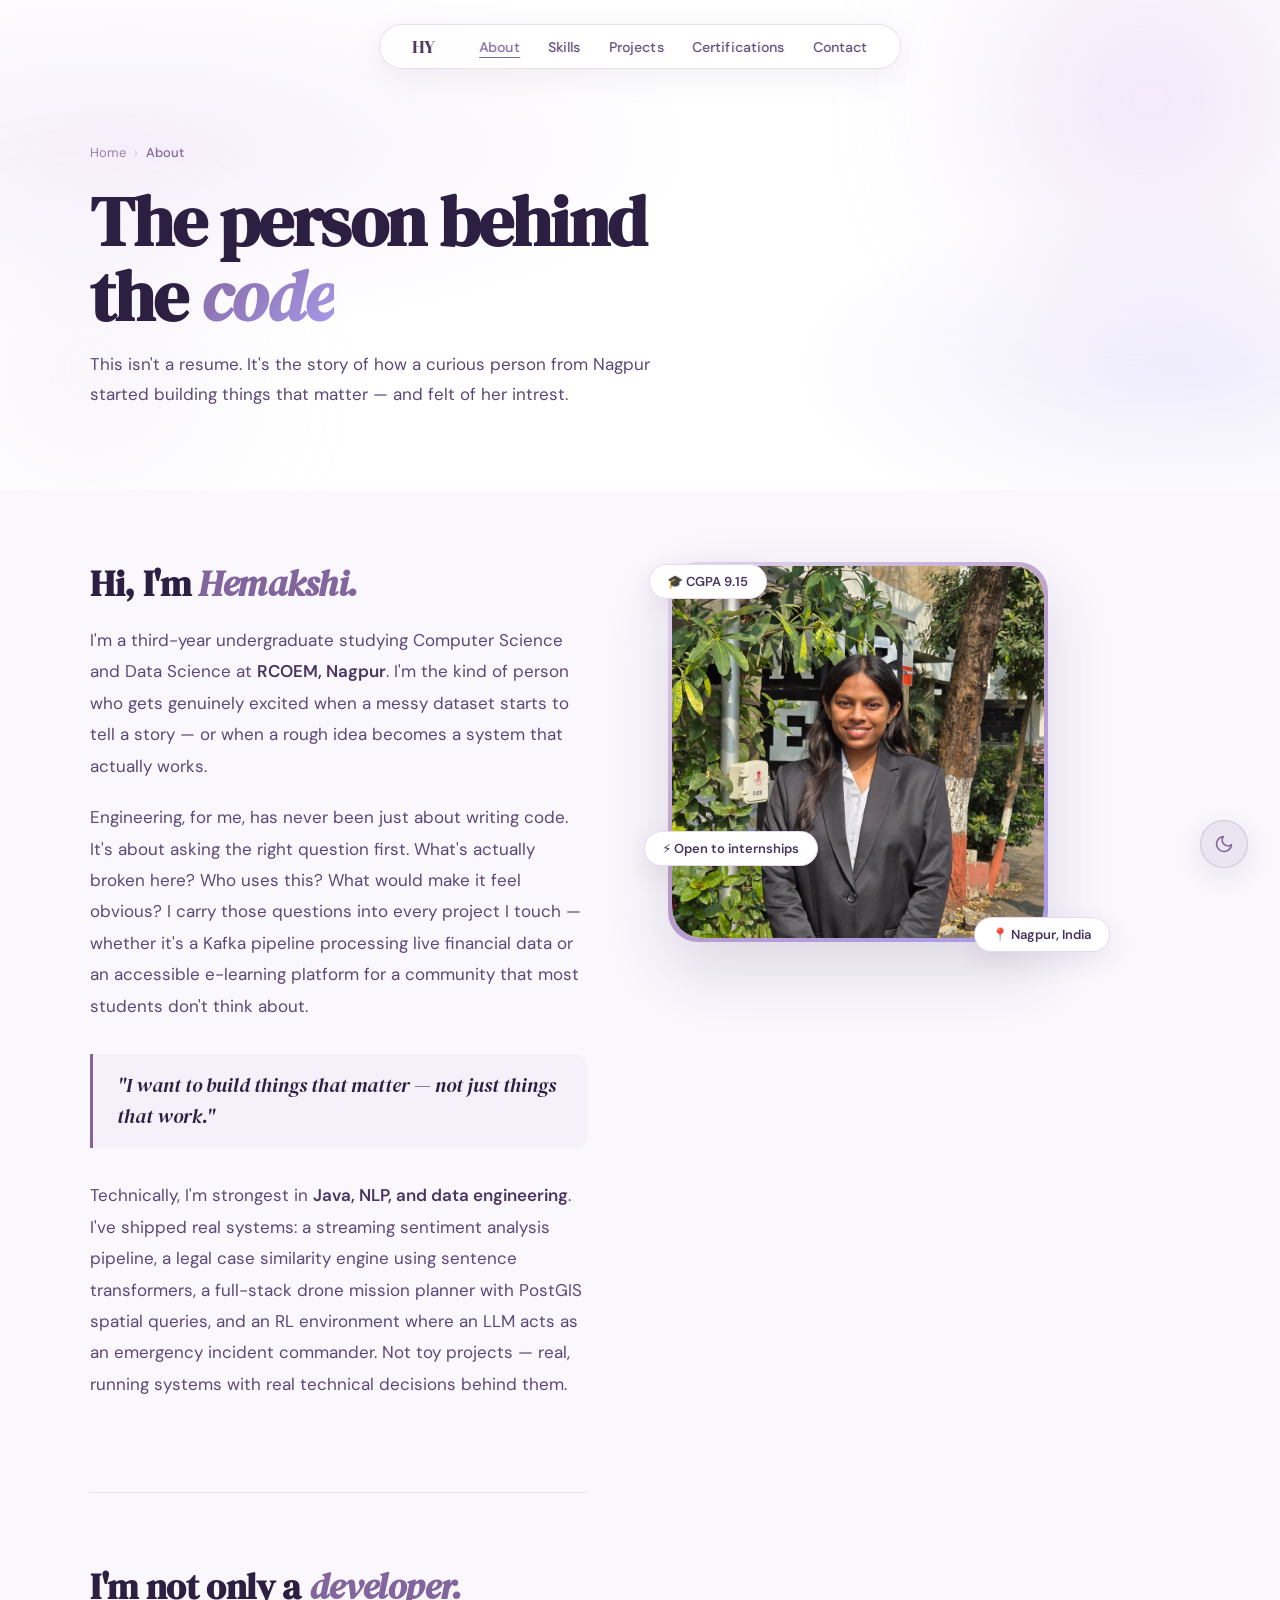
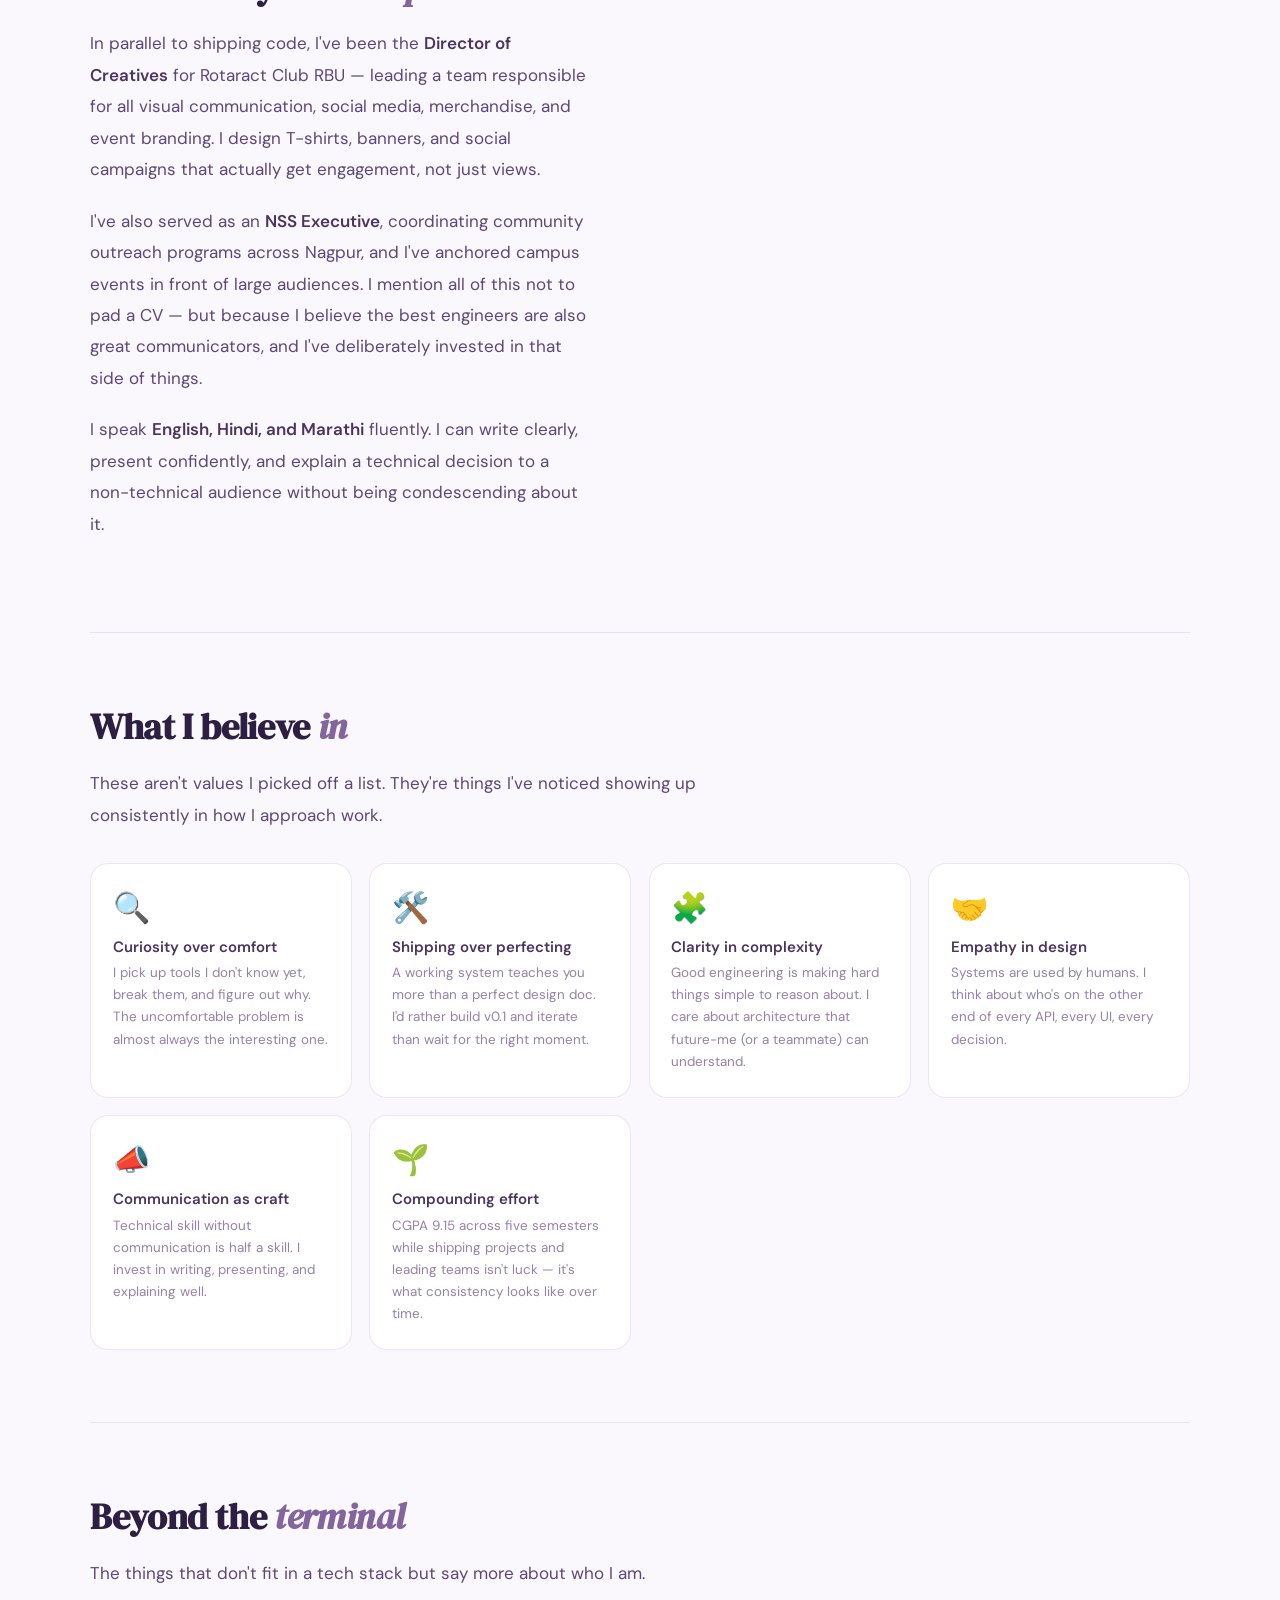
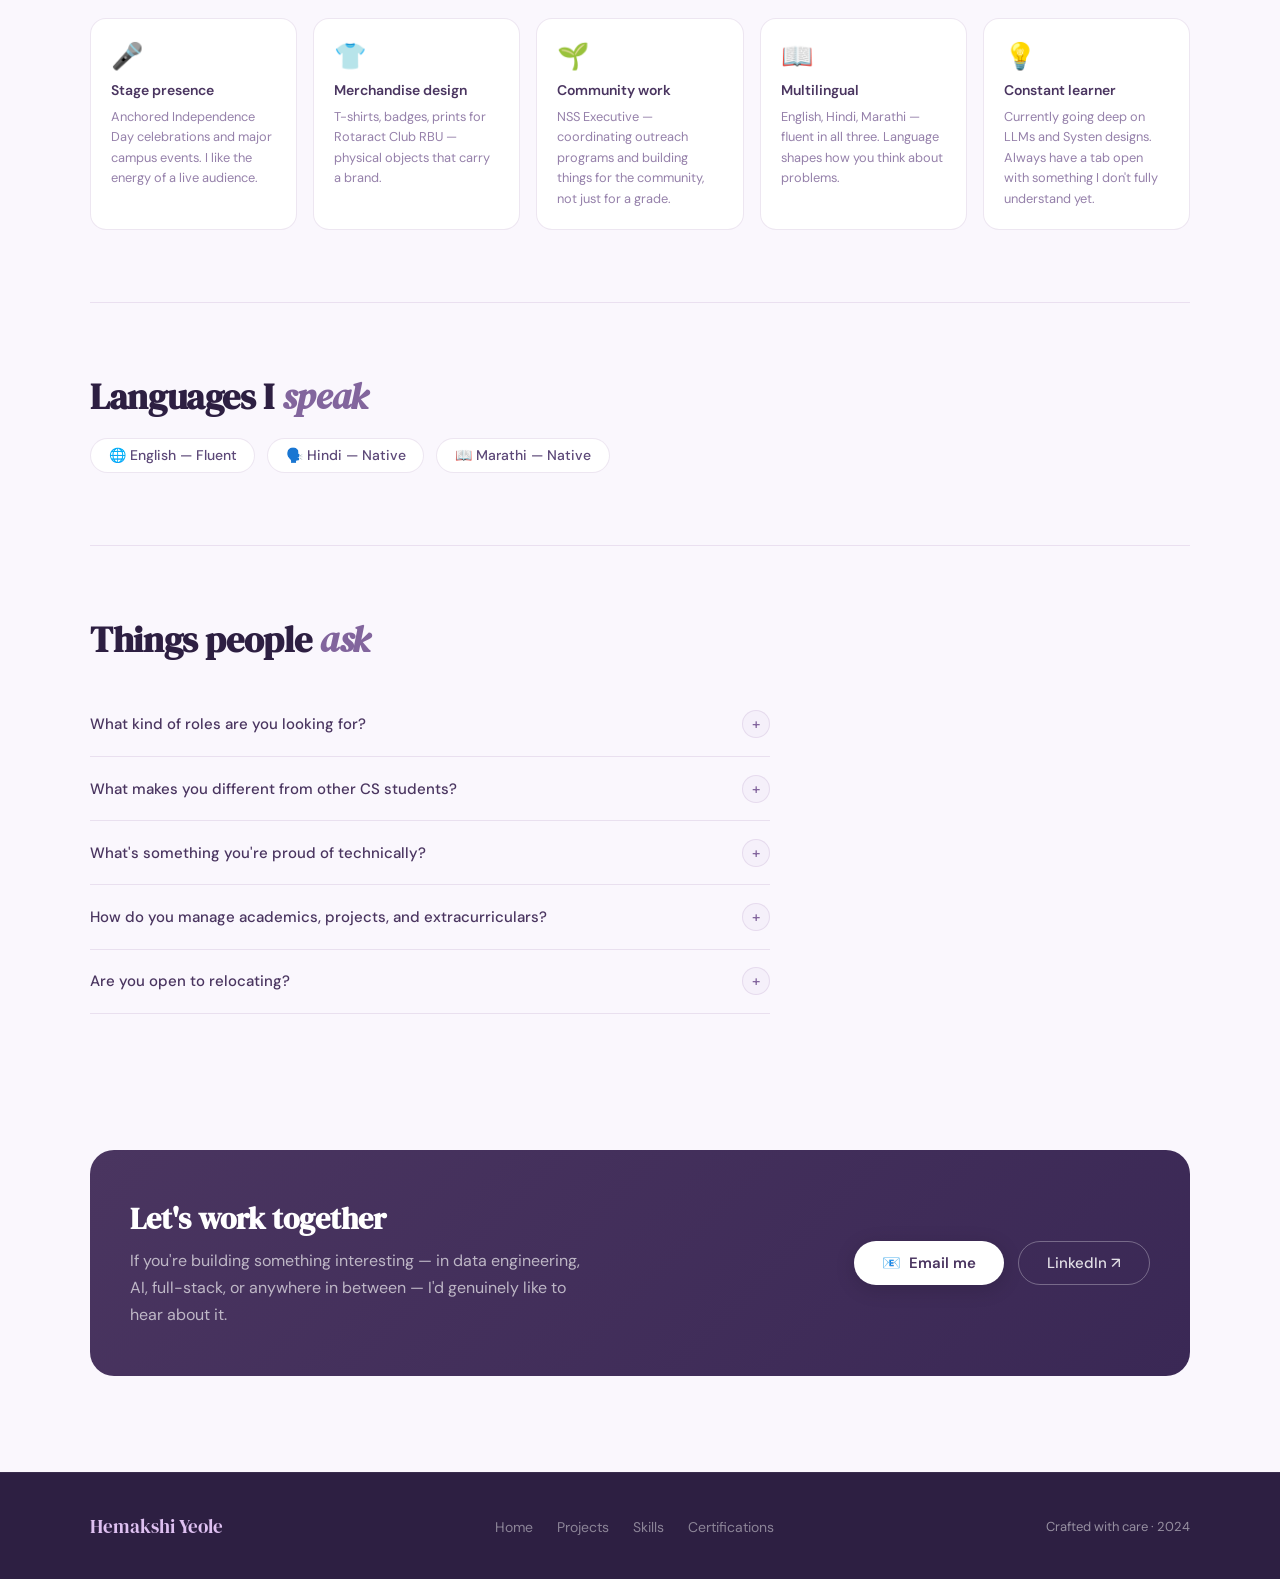
==== commit ac0fc9c6: "Added and updated" ====
--- a/pages/about.html
+++ b/pages/about.html
@@ -46,9 +46,14 @@
   background:var(--fog);
   display:flex; align-items:center; justify-content:center;
   font-family:var(--font-display); font-size:6rem; position:relative;
+  overflow:hidden;
+}
+.intro-avatar-inner img {
+  width:100%; height:100%;
+  object-fit:cover;
+  border-radius:inherit;
 }
 .intro-avatar-inner::after {
-  content:'HY';
   background:linear-gradient(135deg,var(--plum),var(--periwinkle));
   -webkit-background-clip:text; -webkit-text-fill-color:transparent; background-clip:text;
 }
@@ -59,9 +64,9 @@
   box-shadow:var(--shadow-md); white-space:nowrap;
   border:1px solid var(--lavender);
 }
-.badge-1 { top:-16px; left:-16px; }
-.badge-2 { bottom:-16px; right:-16px; }
-.badge-3 { bottom:30%; left:-24px; }
+.badge-1 { top: 2px; left:-19px; }  
+.badge-2 { bottom:-10px; right:80px; }
+.badge-3 { bottom:20%; left:-24px; }
 
 /* ── PROSE SECTIONS ── */
 .about-prose { max-width:720px; }
@@ -220,7 +225,7 @@
       <a href="../index.html">Home</a><span class="sep"> › </span><span class="current">About</span>
     </div>
     <h1 class="page-hero-title">The person behind<br/>the <em>code</em></h1>
-    <p class="page-hero-subtitle">This isn't a resume. It's the story of how a curious person from Nagpur started building things that matter — and where she's headed.</p>
+    <p class="page-hero-subtitle">This isn't a resume. It's the story of how a curious person from Nagpur started building things that matter — and felt of her intrest.</p>
   </div>
 </div>
 
@@ -238,7 +243,7 @@
             I'm a third-year undergraduate studying Computer Science and Data Science at <strong>RCOEM, Nagpur</strong>. I'm the kind of person who gets genuinely excited when a messy dataset starts to tell a story — or when a rough idea becomes a system that actually works.
           </p>
           <p class="prose-body reveal">
-            Engineering, for me, has never been just about writing code. It's about asking the right question first. What's actually broken here? Who uses this? What would make it feel obvious? I carry those questions into every project I touch — whether it's a Kafka pipeline processing live financial data or an accessible e-learning platform for a community that most engineers don't think about.
+            Engineering, for me, has never been just about writing code. It's about asking the right question first. What's actually broken here? Who uses this? What would make it feel obvious? I carry those questions into every project I touch — whether it's a Kafka pipeline processing live financial data or an accessible e-learning platform for a community that most students don't think about.
           </p>
 
           <div class="pull-quote reveal">
@@ -246,7 +251,7 @@
           </div>
 
           <p class="prose-body reveal">
-            Technically, I'm strongest in <strong>Python, NLP, and data engineering</strong>. I've shipped real systems: a streaming sentiment analysis pipeline, a legal case similarity engine using sentence transformers and FAISS, a full-stack drone mission planner with PostGIS spatial queries, and an RL environment where an LLM acts as an emergency incident commander. Not toy projects — real, running systems with real technical decisions behind them.
+            Technically, I'm strongest in <strong>Java, NLP, and data engineering</strong>. I've shipped real systems: a streaming sentiment analysis pipeline, a legal case similarity engine using sentence transformers, a full-stack drone mission planner with PostGIS spatial queries, and an RL environment where an LLM acts as an emergency incident commander. Not toy projects — real, running systems with real technical decisions behind them.
           </p>
         </div>
 
@@ -268,9 +273,9 @@
       <!-- Visual side -->
       <div class="intro-visual reveal reveal-d2" style="position:sticky;top:8rem">
         <div class="intro-avatar-wrap">
-          <div class="intro-avatar-inner"></div>
-        </div>
-        <div class="intro-float-badge badge-1">🎓 CGPA 9.26</div>
+          <div class="intro-avatar-inner"><img src="../profilPic.jpeg"></div>
+        </div>
+        <div class="intro-float-badge badge-1">🎓 CGPA 9.15</div>
         <div class="intro-float-badge badge-2">📍 Nagpur, India</div>
         <div class="intro-float-badge badge-3">⚡ Open to internships</div>
       </div>
@@ -311,7 +316,7 @@
         <div class="value-card reveal reveal-d1">
           <div class="value-emoji">🌱</div>
           <div class="value-title">Compounding effort</div>
-          <div class="value-desc">CGPA 9.26 across five semesters while shipping projects and leading teams isn't luck — it's what consistency looks like over time.</div>
+          <div class="value-desc">CGPA 9.15 across five semesters while shipping projects and leading teams isn't luck — it's what consistency looks like over time.</div>
         </div>
       </div>
     </div>
@@ -323,11 +328,6 @@
         The things that don't fit in a tech stack but say more about who I am.
       </p>
       <div class="beyond-grid">
-        <div class="beyond-card reveal">
-          <div class="beyond-icon">🎨</div>
-          <div class="beyond-title">Visual design</div>
-          <div class="beyond-desc">Canva, Wix Studio, print layouts — I care about how things look, not just how they work.</div>
-        </div>
         <div class="beyond-card reveal reveal-d1">
           <div class="beyond-icon">🎤</div>
           <div class="beyond-title">Stage presence</div>
@@ -351,7 +351,7 @@
         <div class="beyond-card reveal reveal-d1">
           <div class="beyond-icon">💡</div>
           <div class="beyond-title">Constant learner</div>
-          <div class="beyond-desc">Currently going deep on LLM fine-tuning, Kubernetes, and dbt. Always have a tab open with something I don't fully understand yet.</div>
+          <div class="beyond-desc">Currently going deep on LLMs and Systen designs. Always have a tab open with something I don't fully understand yet.</div>
         </div>
       </div>
     </div>
--- a/css/style.css
+++ b/css/style.css
@@ -140,7 +140,7 @@
 
 /* ─── RESET ─────────────────────────────────────────────────── */
 *, *::before, *::after { box-sizing: border-box; margin: 0; padding: 0; }
-html { scroll-behavior: smooth; font-size: 13px; }
+html { scroll-behavior: smooth; font-size: 16px; }
 body {
   font-family: var(--font-body);
   background: var(--surface-base);
@@ -832,4 +832,85 @@
   .footer-links { justify-content: center; }
   .tab-bar { width: 100%; overflow-x: auto; }
   #theme-toggle { bottom: 1.25rem; right: 1.25rem; width: 42px; height: 42px; }
+}
+/* ── Positions of Responsibility ─────────────────────────── */
+.positions-grid {
+  display: grid;
+  grid-template-columns: repeat(auto-fit, minmax(300px, 1fr));
+  gap: 1.5rem;
+  margin-top: 2.5rem;
+}
+
+.position-card {
+  display: flex;
+  gap: 1.25rem;
+  padding: 1.75rem;
+  background: rgba(255, 255, 255, 0.04);
+  border: 1px solid rgba(255, 255, 255, 0.08);
+  border-radius: 1.25rem;
+  backdrop-filter: blur(12px);
+  transition: transform 0.3s ease, box-shadow 0.3s ease, border-color 0.3s ease;
+}
+
+.position-card:hover {
+  transform: translateY(-4px);
+  box-shadow: 0 12px 40px rgba(0, 0, 0, 0.25);
+  border-color: rgba(255, 255, 255, 0.16);
+}
+
+.position-icon {
+  font-size: 2rem;
+  flex-shrink: 0;
+  width: 52px;
+  height: 52px;
+  display: flex;
+  align-items: center;
+  justify-content: center;
+  background: rgba(255, 255, 255, 0.06);
+  border-radius: 0.75rem;
+}
+
+.position-date {
+  font-size: 0.75rem;
+  letter-spacing: 0.08em;
+  text-transform: uppercase;
+  opacity: 0.5;
+  margin-bottom: 0.35rem;
+}
+
+.position-title {
+  font-size: 1.1rem;
+  font-weight: 700;
+  margin-bottom: 0.2rem;
+  color: var(--deep, #fff);
+}
+
+.position-org {
+  font-size: 0.875rem;
+  opacity: 0.6;
+  margin-bottom: 0.75rem;
+}
+
+.position-body {
+  font-size: 0.9rem;
+  line-height: 1.65;
+  opacity: 0.75;
+  margin-bottom: 1rem;
+}
+
+.position-tags {
+  display: flex;
+  flex-wrap: wrap;
+  gap: 0.5rem;
+}
+
+.tag {
+  font-size: 0.72rem;
+  font-weight: 600;
+  letter-spacing: 0.04em;
+  padding: 0.25rem 0.65rem;
+  border-radius: 999px;
+  background: rgba(255, 255, 255, 0.08);
+  border: 1px solid rgba(255, 255, 255, 0.12);
+  opacity: 0.85;
 }
